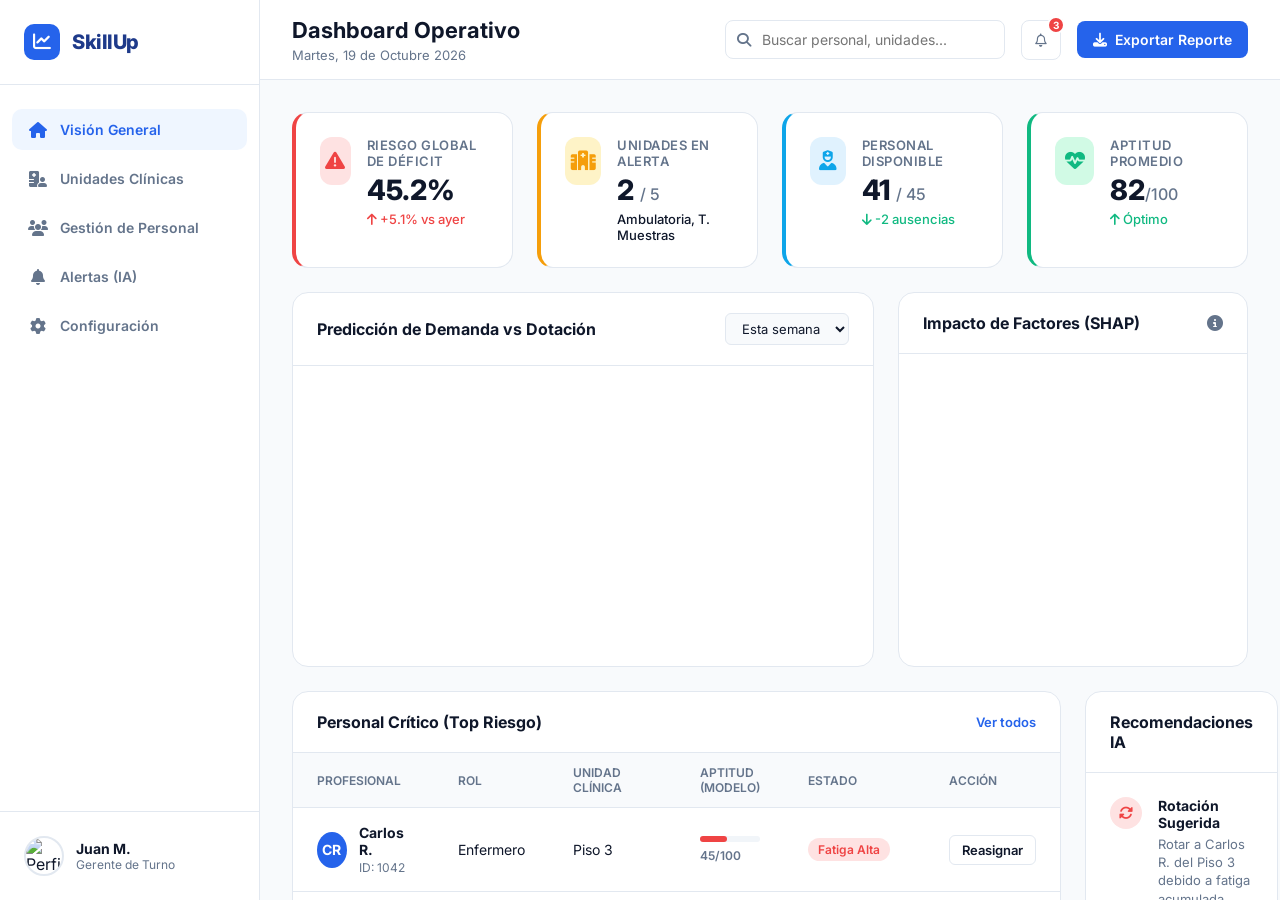
==== desktop-prototype/index.html @ c8206ee7 "feat: complete SkillUp dotacion laboral platform with docker compose, api, and interactive prototype" ====
<!DOCTYPE html>
<html lang="es">
<head>
    <meta charset="UTF-8">
    <meta name="viewport" content="width=device-width, initial-scale=1.0">
    <title>SkillUp - Desktop Dashboard</title>
    <link rel="stylesheet" href="style.css?v=3">
    <link href="https://fonts.googleapis.com/css2?family=Inter:wght@300;400;500;600;700;800&display=swap" rel="stylesheet">
    <link rel="stylesheet" href="https://cdnjs.cloudflare.com/ajax/libs/font-awesome/6.4.0/css/all.min.css">
    <script src="https://cdn.jsdelivr.net/npm/chart.js"></script>
</head>
<body>
    <!-- Sidebar Navigation -->
    <nav class="sidebar">
        <div class="sidebar-header">
            <div class="logo-icon"><i class="fa-solid fa-chart-line"></i></div>
            <h2>SkillUp</h2>
        </div>
        
        <ul class="nav-links">
            <li>
                <a href="#" class="active" data-view="dashboard">
                    <i class="fa-solid fa-house"></i>
                    <span>Visión General</span>
                </a>
            </li>
            <li>
                <a href="#" data-view="unidades">
                    <i class="fa-solid fa-hospital-user"></i>
                    <span>Unidades Clínicas</span>
                </a>
            </li>
            <li>
                <a href="#" data-view="personal">
                    <i class="fa-solid fa-users"></i>
                    <span>Gestión de Personal</span>
                </a>
            </li>
            <li>
                <a href="#" data-view="alertas">
                    <i class="fa-solid fa-bell"></i>
                    <span>Alertas (IA)</span>
                </a>
            </li>
            <li>
                <a href="#" data-view="config">
                    <i class="fa-solid fa-gear"></i>
                    <span>Configuración</span>
                </a>
            </li>
        </ul>

        <div class="sidebar-footer">
            <div class="user-profile">
                <img src="https://i.pravatar.cc/150?img=11" alt="Perfil">
                <div class="user-info">
                    <h4>Juan M.</h4>
                    <p>Gerente de Turno</p>
                </div>
            </div>
        </div>
    </nav>

    <!-- Main Content Area -->
    <main class="main-content">
        <!-- Topbar -->
        <header class="topbar">
            <div class="topbar-left">
                <h1 id="page-title">Dashboard Operativo</h1>
                <p class="date-subtitle">Martes, 19 de Octubre 2026</p>
            </div>
            <div class="topbar-right">
                <div class="search-box">
                    <i class="fa-solid fa-magnifying-glass"></i>
                    <input type="text" placeholder="Buscar personal, unidades...">
                </div>
                <button class="btn-icon"><i class="fa-regular fa-bell"></i><span class="badge">3</span></button>
                <button class="btn-primary"><i class="fa-solid fa-download"></i> Exportar Reporte</button>
            </div>
        </header>

        <!-- Views Container -->
        <div class="views-container">
            <!-- 1. DASHBOARD VIEW -->
            <div id="view-dashboard" class="view active">
                
                <!-- KPI Cards -->
                <div class="kpi-row">
                    <div class="kpi-card danger">
                        <div class="kpi-icon"><i class="fa-solid fa-triangle-exclamation"></i></div>
                        <div class="kpi-data">
                            <h3>Riesgo Global de Déficit</h3>
                            <div class="kpi-value">45.2%</div>
                            <p class="kpi-trend bad"><i class="fa-solid fa-arrow-up"></i> +5.1% vs ayer</p>
                        </div>
                    </div>
                    <div class="kpi-card warning">
                        <div class="kpi-icon"><i class="fa-solid fa-hospital"></i></div>
                        <div class="kpi-data">
                            <h3>Unidades en Alerta</h3>
                            <div class="kpi-value">2 <span class="kpi-total">/ 5</span></div>
                            <p class="kpi-trend">Ambulatoria, T. Muestras</p>
                        </div>
                    </div>
                    <div class="kpi-card info">
                        <div class="kpi-icon"><i class="fa-solid fa-user-nurse"></i></div>
                        <div class="kpi-data">
                            <h3>Personal Disponible</h3>
                            <div class="kpi-value">41 <span class="kpi-total">/ 45</span></div>
                            <p class="kpi-trend good"><i class="fa-solid fa-arrow-down"></i> -2 ausencias</p>
                        </div>
                    </div>
                    <div class="kpi-card success">
                        <div class="kpi-icon"><i class="fa-solid fa-heart-pulse"></i></div>
                        <div class="kpi-data">
                            <h3>Aptitud Promedio</h3>
                            <div class="kpi-value">82<span class="kpi-total">/100</span></div>
                            <p class="kpi-trend good"><i class="fa-solid fa-arrow-up"></i> Óptimo</p>
                        </div>
                    </div>
                </div>

                <!-- Main Charts Row -->
                <div class="charts-row">
                    <div class="chart-card flex-2">
                        <div class="card-header">
                            <h3>Predicción de Demanda vs Dotación</h3>
                            <div class="card-actions">
                                <select class="dropdown-select"><option>Esta semana</option><option>Este mes</option></select>
                            </div>
                        </div>
                        <div class="chart-container large">
                            <canvas id="main-trend-chart"></canvas>
                        </div>
                    </div>
                    
                    <div class="chart-card flex-1">
                        <div class="card-header">
                            <h3>Impacto de Factores (SHAP)</h3>
                            <i class="fa-solid fa-circle-info tooltip"></i>
                        </div>
                        <div class="chart-container large">
                            <canvas id="shap-chart"></canvas>
                        </div>
                    </div>
                </div>

                <!-- Secondary Row -->
                <div class="charts-row">
                    <!-- Critical Staff Table -->
                    <div class="chart-card flex-2">
                        <div class="card-header">
                            <h3>Personal Crítico (Top Riesgo)</h3>
                            <button class="btn-text">Ver todos</button>
                        </div>
                        <div class="table-container">
                            <table class="data-table">
                                <thead>
                                    <tr>
                                        <th>Profesional</th>
                                        <th>Rol</th>
                                        <th>Unidad Clínica</th>
                                        <th>Aptitud (Modelo)</th>
                                        <th>Estado</th>
                                        <th>Acción</th>
                                    </tr>
                                </thead>
                                <tbody>
                                    <tr>
                                        <td>
                                            <div class="staff-cell">
                                                <div class="avatar">CR</div>
                                                <div><strong>Carlos R.</strong><br><span>ID: 1042</span></div>
                                            </div>
                                        </td>
                                        <td>Enfermero</td>
                                        <td>Piso 3</td>
                                        <td>
                                            <div class="progress-bar-container"><div class="progress-bar danger" style="width: 45%;"></div></div>
                                            <span class="score-text">45/100</span>
                                        </td>
                                        <td><span class="status-badge danger">Fatiga Alta</span></td>
                                        <td><button class="btn-outline">Reasignar</button></td>
                                    </tr>
                                    <tr>
                                        <td>
                                            <div class="staff-cell">
                                                <div class="avatar">MP</div>
                                                <div><strong>María P.</strong><br><span>ID: 2011</span></div>
                                            </div>
                                        </td>
                                        <td>TENS</td>
                                        <td>Ambulatoria</td>
                                        <td>
                                            <div class="progress-bar-container"><div class="progress-bar warning" style="width: 60%;"></div></div>
                                            <span class="score-text">60/100</span>
                                        </td>
                                        <td><span class="status-badge warning">Observación</span></td>
                                        <td><button class="btn-outline">Reasignar</button></td>
                                    </tr>
                                    <tr>
                                        <td>
                                            <div class="staff-cell">
                                                <div class="avatar">JS</div>
                                                <div><strong>Javier S.</strong><br><span>ID: 1892</span></div>
                                            </div>
                                        </td>
                                        <td>Médico General</td>
                                        <td>Consulta Gen.</td>
                                        <td>
                                            <div class="progress-bar-container"><div class="progress-bar success" style="width: 88%;"></div></div>
                                            <span class="score-text">88/100</span>
                                        </td>
                                        <td><span class="status-badge success">Óptimo</span></td>
                                        <td><button class="btn-outline">Ver Perfil</button></td>
                                    </tr>
                                </tbody>
                            </table>
                        </div>
                    </div>
                    
                    <!-- AI Recommendations -->
                    <div class="chart-card flex-1">
                        <div class="card-header">
                            <h3>Recomendaciones IA</h3>
                        </div>
                        <div class="recommendations-list">
                            <div class="recommendation-item">
                                <div class="rec-icon danger"><i class="fa-solid fa-rotate"></i></div>
                                <div class="rec-content">
                                    <h4>Rotación Sugerida</h4>
                                    <p>Rotar a Carlos R. del Piso 3 debido a fatiga acumulada predicha para mañana.</p>
                                </div>
                            </div>
                            <div class="recommendation-item">
                                <div class="rec-icon warning"><i class="fa-solid fa-user-plus"></i></div>
                                <div class="rec-content">
                                    <h4>Refuerzo Necesario</h4>
                                    <p>Se anticipa un déficit del 15% en Toma de Muestras entre 08:00 y 11:00.</p>
                                </div>
                            </div>
                            <div class="recommendation-item">
                                <div class="rec-icon success"><i class="fa-solid fa-check"></i></div>
                                <div class="rec-content">
                                    <h4>Cobertura Óptima</h4>
                                    <p>Imagenología cuenta con cobertura adecuada para los próximos 3 días.</p>
                                </div>
                            </div>
                        </div>
                    </div>
                </div>

                <!-- Live Simulation Row -->
                <div class="charts-row">
                    <div class="chart-card flex-1" style="border: 1px solid var(--info); box-shadow: 0 0 15px rgba(14, 165, 233, 0.1);">
                        <div class="card-header" style="background: #f0f9ff; border-radius: var(--radius-lg) var(--radius-lg) 0 0; border-bottom-color: #bae6fd;">
                            <h3 style="color: var(--primary); display: flex; align-items: center; gap: 8px;">
                                <div class="live-indicator"></div> Simulación de Flujo de Trabajo (Inferencia en Vivo)
                            </h3>
                            <span class="status-badge success" style="position: static; font-size: 11px;">Pipeline Activo</span>
                        </div>
                        <div class="chart-container large" style="display: flex; align-items: center; justify-content: center; background: #f8fafc; overflow: hidden; position: relative;">
                            
                            <!-- Node Workflow Diagram -->
                            <div class="workflow-container">
                                <!-- Nodes -->
                                <div class="node node-1">
                                    <i class="fa-solid fa-database"></i>
                                    <span>Ingesta Clínicos</span>
                                </div>
                                <div class="node node-2">
                                    <i class="fa-solid fa-filter"></i>
                                    <span>ETL Features</span>
                                </div>
                                <div class="node node-3">
                                    <i class="fa-solid fa-brain"></i>
                                    <span>Modelo XGBoost</span>
                                </div>
                                <div class="node node-4">
                                    <i class="fa-solid fa-triangle-exclamation"></i>
                                    <span>Alerta Déficit</span>
                                </div>
                                <div class="node node-5">
                                    <i class="fa-solid fa-clipboard-user"></i>
                                    <span>Staffing</span>
                                </div>

                                <!-- Connecting Lines (SVG) -->
                                <svg class="workflow-lines" width="100%" height="100%">
                                    <path id="path1" d="M 120 150 L 250 80" />
                                    <path id="path2" d="M 250 80 L 400 150" />
                                    <path id="path3" d="M 400 150 L 550 80" />
                                    <path id="path4" d="M 400 150 L 550 220" />
                                </svg>

                                <!-- Moving Particles -->
                                <div class="particle p1"></div>
                                <div class="particle p2"></div>
                                <div class="particle p3"></div>
                                <div class="particle p4"></div>
                            </div>

                        </div>
                    </div>
                </div>
            </div>

            <!-- 2. UNIDADES VIEW -->
            <div id="view-unidades" class="view" style="display: none;">
                
                <div class="charts-row">
                    <div class="chart-card flex-1">
                        <div class="card-header">
                            <h3>Mapa de Calor: Déficit por Unidad y Turno</h3>
                        </div>
                        <div class="heatmap-container">
                            <!-- Heatmap Legend -->
                            <div class="heatmap-legend">
                                <span>Menos Riesgo</span>
                                <div class="gradient-bar"></div>
                                <span>Alto Riesgo</span>
                            </div>
                            <!-- Simulated Heatmap Grid -->
                            <div class="heatmap-grid" id="heatmap-grid">
                                <!-- Generated by JS -->
                            </div>
                        </div>
                    </div>
                    
                    <div class="chart-card flex-1">
                        <div class="card-header">
                            <h3>Gráfico de Dependencia (Edad vs Fatiga)</h3>
                        </div>
                        <div class="chart-container large">
                            <canvas id="dependency-chart"></canvas>
                        </div>
                    </div>
                </div>

                <div class="charts-row">
                    <div class="chart-card flex-1">
                        <div class="card-header">
                            <h3>Distribución de Roles Críticos (ROC AUC)</h3>
                        </div>
                        <div class="chart-container" style="min-height: 250px;">
                            <canvas id="roles-chart"></canvas>
                        </div>
                    </div>
                </div>

            </div>
            
            <!-- 3. PERSONAL VIEW -->
            <!-- 3. PERSONAL VIEW -->
            <div id="view-personal" class="view" style="display: none;">
                <div class="chart-card">
                    <div class="card-header">
                        <h3>Directorio de Personal</h3>
                        <div class="search-box" style="width: 250px;">
                            <i class="fa-solid fa-magnifying-glass"></i>
                            <input type="text" placeholder="Buscar por nombre o ID...">
                        </div>
                    </div>
                    <div class="table-container">
                        <table class="data-table">
                            <thead>
                                <tr>
                                    <th>Nombre</th>
                                    <th>ID</th>
                                    <th>Rol</th>
                                    <th>Unidad Asignada</th>
                                    <th>Disponibilidad</th>
                                    <th>Acciones</th>
                                </tr>
                            </thead>
                            <tbody>
                                <tr>
                                    <td>Carlos R.</td>
                                    <td>1042</td>
                                    <td>Enfermero</td>
                                    <td>Piso 3</td>
                                    <td><span class="status-badge success">Disponible</span></td>
                                    <td><button class="btn-outline">Ver Horario</button></td>
                                </tr>
                                <tr>
                                    <td>María P.</td>
                                    <td>2011</td>
                                    <td>TENS</td>
                                    <td>Ambulatoria</td>
                                    <td><span class="status-badge success">Disponible</span></td>
                                    <td><button class="btn-outline">Ver Horario</button></td>
                                </tr>
                                <tr>
                                    <td>Luis F.</td>
                                    <td>1923</td>
                                    <td>Médico General</td>
                                    <td>Urgencias</td>
                                    <td><span class="status-badge danger">Ausente (Licencia)</span></td>
                                    <td><button class="btn-outline">Ver Reemplazos</button></td>
                                </tr>
                            </tbody>
                        </table>
                    </div>
                </div>
            </div>

            <!-- 4. ALERTAS VIEW -->
            <div id="view-alertas" class="view" style="display: none;">
                <div class="chart-card">
                    <div class="card-header">
                        <h3>Alertas de Inteligencia Artificial (Historial)</h3>
                    </div>
                    <div class="recommendations-list" style="max-width: 800px; padding: 20px;">
                        <div class="recommendation-item" style="margin-bottom: 15px;">
                            <div class="rec-icon danger"><i class="fa-solid fa-triangle-exclamation"></i></div>
                            <div class="rec-content">
                                <h4>Déficit Inminente Detectado</h4>
                                <p>Hace 1 hora • El modelo predice un déficit del 25% en la Unidad de Toma de Muestras debido a un aumento inusual de citas programadas para mañana.</p>
                                <button class="btn-outline" style="margin-top: 10px;">Aprobar Refuerzos</button>
                            </div>
                        </div>
                        <div class="recommendation-item" style="margin-bottom: 15px;">
                            <div class="rec-icon warning"><i class="fa-solid fa-user-clock"></i></div>
                            <div class="rec-content">
                                <h4>Patrón de Fatiga (Grupo)</h4>
                                <p>Hace 3 horas • 4 profesionales TENS del Piso 2 han excedido el umbral de horas extra recomendado. Sugerencia de rotación cruzada.</p>
                                <button class="btn-outline" style="margin-top: 10px;">Ver Alternativas</button>
                            </div>
                        </div>
                        <div class="recommendation-item">
                            <div class="rec-icon info"><i class="fa-solid fa-chart-line"></i></div>
                            <div class="rec-content">
                                <h4>Tendencia de Ausentismo</h4>
                                <p>Ayer • Históricamente, este fin de semana largo presenta un alza del 12% en ausencias de última hora. El modelo ha ajustado la reserva operativa.</p>
                            </div>
                        </div>
                    </div>
                </div>
            </div>

            <!-- 5. CONFIG VIEW -->
            <div id="view-config" class="view" style="display: none;">
                <div class="chart-card" style="max-width: 600px;">
                    <div class="card-header">
                        <h3>Parámetros del Modelo Predictivo</h3>
                    </div>
                    <div style="padding: 20px;">
                        <div style="margin-bottom: 20px;">
                            <label style="font-weight: 600; display: block; margin-bottom: 5px;">Umbral de Alerta de Riesgo (%)</label>
                            <input type="range" min="0" max="100" value="70" style="width: 100%;">
                            <div style="display: flex; justify-content: space-between; font-size: 12px; color: #64748b;">
                                <span>Más Sensible</span>
                                <span>Actualmente: 70%</span>
                                <span>Menos Sensible</span>
                            </div>
                        </div>
                        <div style="margin-bottom: 20px;">
                            <label style="font-weight: 600; display: block; margin-bottom: 5px;">Notificaciones Automáticas</label>
                            <div style="display: flex; align-items: center; gap: 10px; margin-bottom: 5px;">
                                <input type="checkbox" checked> Enviar alertas SMS al personal afectado
                            </div>
                            <div style="display: flex; align-items: center; gap: 10px;">
                                <input type="checkbox" checked> Copiar a Jefatura Médica por email
                            </div>
                        </div>
                        <button class="btn-primary">Guardar Cambios</button>
                    </div>
                </div>
            </div>
        </div>
    </main>
    <script src="app.js?v=5"></script>
</body>
</html>
---- desktop-prototype/style.css ----
/* desktop-prototype/style.css */
* {
    margin: 0;
    padding: 0;
    box-sizing: border-box;
    font-family: 'Inter', sans-serif;
}

:root {
    --primary: #1e3a8a; /* Deep blue */
    --primary-light: #2563eb;
    --bg-color: #f8fafc;
    --sidebar-bg: #ffffff;
    --card-bg: #ffffff;
    --text-main: #0f172a;
    --text-muted: #64748b;
    --border-color: #e2e8f0;
    --success: #10b981;
    --warning: #f59e0b;
    --danger: #ef4444;
    --info: #0ea5e9;
    --shadow-sm: 0 1px 3px rgba(0,0,0,0.05);
    --shadow-md: 0 4px 6px -1px rgba(0,0,0,0.05), 0 2px 4px -1px rgba(0,0,0,0.03);
    --shadow-lg: 0 10px 15px -3px rgba(0,0,0,0.05), 0 4px 6px -2px rgba(0,0,0,0.025);
    --radius-md: 12px;
    --radius-lg: 16px;
}

body {
    background-color: var(--bg-color);
    color: var(--text-main);
    display: flex;
    height: 100vh;
    overflow: hidden;
}

/* Sidebar */
.sidebar {
    width: 260px;
    background-color: var(--sidebar-bg);
    border-right: 1px solid var(--border-color);
    display: flex;
    flex-direction: column;
    
    z-index: 10;
}

.sidebar-header {
    padding: 24px;
    display: flex;
    align-items: center;
    gap: 12px;
    border-bottom: 1px solid var(--border-color);
}

.logo-icon {
    width: 36px;
    height: 36px;
    background-color: var(--primary-light);
    color: white;
    border-radius: 10px;
    display: flex;
    align-items: center;
    justify-content: center;
    font-size: 18px;
    
}

.sidebar-header h2 {
    font-size: 20px;
    font-weight: 800;
    color: var(--primary);
    letter-spacing: -0.5px;
}

.nav-links {
    list-style: none;
    padding: 24px 12px;
    flex: 1;
}

.nav-links li {
    margin-bottom: 8px;
}

.nav-links a {
    display: flex;
    align-items: center;
    gap: 12px;
    padding: 12px 16px;
    color: var(--text-muted);
    text-decoration: none;
    font-weight: 600;
    font-size: 14px;
    border-radius: 10px;
    transition: all 0.2s ease;
}

.nav-links a:hover {
    background-color: #f1f5f9;
    color: var(--primary);
}

.nav-links a.active {
    background-color: #eff6ff;
    color: var(--primary-light);
}

.nav-links a.active i {
    color: var(--primary-light);
}

.nav-links i {
    font-size: 16px;
    width: 20px;
    text-align: center;
}

.sidebar-footer {
    padding: 24px;
    border-top: 1px solid var(--border-color);
}

.user-profile {
    display: flex;
    align-items: center;
    gap: 12px;
}

.user-profile img {
    width: 40px;
    height: 40px;
    border-radius: 50%;
    border: 2px solid var(--border-color);
}

.user-info h4 {
    font-size: 14px;
    font-weight: 700;
    color: var(--text-main);
}

.user-info p {
    font-size: 12px;
    color: var(--text-muted);
}

/* Main Content */
.main-content {
    flex: 1;
    display: flex;
    flex-direction: column;
    overflow: hidden;
}

/* Topbar */
.topbar {
    height: 80px;
    background-color: var(--sidebar-bg);
    border-bottom: 1px solid var(--border-color);
    display: flex;
    align-items: center;
    justify-content: space-between;
    padding: 0 32px;
}

.topbar-left h1 {
    font-size: 22px;
    font-weight: 700;
    color: var(--text-main);
}

.date-subtitle {
    font-size: 13px;
    color: var(--text-muted);
    margin-top: 4px;
}

.topbar-right {
    display: flex;
    align-items: center;
    gap: 16px;
}

.search-box {
    position: relative;
    display: flex;
    align-items: center;
}

.search-box i {
    position: absolute;
    left: 12px;
    color: var(--text-muted);
    font-size: 14px;
}

.search-box input {
    padding: 10px 12px 10px 36px;
    border: 1px solid var(--border-color);
    border-radius: 8px;
    width: 280px;
    font-size: 14px;
    outline: none;
    transition: border-color 0.2s;
}

.search-box input:focus {
    border-color: var(--primary-light);
    
}

.btn-icon {
    width: 40px;
    height: 40px;
    border-radius: 8px;
    border: 1px solid var(--border-color);
    background: transparent;
    color: var(--text-muted);
    cursor: pointer;
    position: relative;
    transition: all 0.2s;
}

.btn-icon:hover {
    background-color: #f1f5f9;
    color: var(--text-main);
}

.badge {
    position: absolute;
    top: -5px;
    right: -5px;
    background-color: var(--danger);
    color: white;
    font-size: 10px;
    font-weight: 700;
    width: 18px;
    height: 18px;
    border-radius: 50%;
    display: flex;
    align-items: center;
    justify-content: center;
    border: 2px solid white;
}

.btn-primary {
    background-color: var(--primary-light);
    color: white;
    border: none;
    padding: 10px 16px;
    border-radius: 8px;
    font-size: 14px;
    font-weight: 600;
    cursor: pointer;
    display: flex;
    align-items: center;
    gap: 8px;
    transition: background-color 0.2s;
}

.btn-primary:hover {
    background-color: var(--primary);
}

/* Views Container */
.views-container {
    flex: 1;
    overflow-y: auto;
    padding: 32px;
}

.view {
    display: none;
    animation: fadeIn 0.4s ease-out;
}

.view.active {
    display: block;
}

@keyframes fadeIn {
    from { opacity: 0; transform: translateY(10px); }
    to { opacity: 1; transform: translateY(0); }
}

/* KPI Cards */
.kpi-row {
    display: grid;
    grid-template-columns: repeat(4, 1fr);
    gap: 24px;
    margin-bottom: 24px;
}

.kpi-card {
    background: var(--card-bg);
    border-radius: var(--radius-lg);
    padding: 24px;
    display: flex;
    align-items: flex-start;
    gap: 16px;
    
    border: 1px solid var(--border-color);
    border-left: 4px solid transparent;
}

.kpi-card.danger { border-left-color: var(--danger); }
.kpi-card.warning { border-left-color: var(--warning); }
.kpi-card.info { border-left-color: var(--info); }
.kpi-card.success { border-left-color: var(--success); }

.kpi-icon {
    width: 48px;
    height: 48px;
    border-radius: 12px;
    display: flex;
    align-items: center;
    justify-content: center;
    font-size: 20px;
}

.danger .kpi-icon { background: #fee2e2; color: var(--danger); }
.warning .kpi-icon { background: #fef3c7; color: var(--warning); }
.info .kpi-icon { background: #e0f2fe; color: var(--info); }
.success .kpi-icon { background: #d1fae5; color: var(--success); }

.kpi-data h3 {
    font-size: 13px;
    color: var(--text-muted);
    font-weight: 600;
    text-transform: uppercase;
    letter-spacing: 0.5px;
}

.kpi-value {
    font-size: 28px;
    font-weight: 800;
    color: var(--text-main);
    margin: 4px 0;
}

.kpi-total {
    font-size: 16px;
    color: var(--text-muted);
    font-weight: 500;
}

.kpi-trend {
    font-size: 13px;
    font-weight: 500;
}

.kpi-trend.bad { color: var(--danger); }
.kpi-trend.good { color: var(--success); }

/* Charts Area */
.charts-row {
    display: flex;
    gap: 24px;
    margin-bottom: 24px;
}

.flex-1 { flex: 1; }
.flex-2 { flex: 2; }

.chart-card {
    background: var(--card-bg);
    border-radius: var(--radius-lg);
    
    border: 1px solid var(--border-color);
    display: flex;
    flex-direction: column;
}

.card-header {
    padding: 20px 24px;
    border-bottom: 1px solid var(--border-color);
    display: flex;
    justify-content: space-between;
    align-items: center;
}

.card-header h3 {
    font-size: 16px;
    font-weight: 700;
    color: var(--text-main);
}

.tooltip {
    color: var(--text-muted);
    cursor: pointer;
}

.dropdown-select {
    padding: 6px 12px;
    border: 1px solid var(--border-color);
    border-radius: 6px;
    font-size: 13px;
    color: var(--text-main);
    outline: none;
    background: #f8fafc;
}

.chart-container {
    padding: 24px;
    flex: 1;
    position: relative;
}

.chart-container.large {
    min-height: 300px;
}

/* Tables */
.table-container {
    padding: 0;
    overflow-x: auto;
}

.data-table {
    width: 100%;
    border-collapse: collapse;
}

.data-table th {
    background: #f8fafc;
    color: var(--text-muted);
    font-size: 12px;
    font-weight: 600;
    text-transform: uppercase;
    text-align: left;
    padding: 12px 24px;
    border-bottom: 1px solid var(--border-color);
}

.data-table td {
    padding: 16px 24px;
    border-bottom: 1px solid var(--border-color);
    vertical-align: middle;
    font-size: 14px;
}

.data-table tr:last-child td {
    border-bottom: none;
}

.staff-cell {
    display: flex;
    align-items: center;
    gap: 12px;
}

.avatar {
    width: 36px;
    height: 36px;
    background: var(--primary-light);
    color: white;
    border-radius: 50%;
    display: flex;
    align-items: center;
    justify-content: center;
    font-weight: 700;
    font-size: 14px;
}

.staff-cell strong {
    color: var(--text-main);
}

.staff-cell span {
    color: var(--text-muted);
    font-size: 12px;
}

/* Progress Bars inside table */
.progress-bar-container {
    width: 100%;
    height: 6px;
    background: #f1f5f9;
    border-radius: 3px;
    margin-bottom: 4px;
}

.progress-bar {
    height: 100%;
    border-radius: 3px;
}
.progress-bar.danger { background: var(--danger); }
.progress-bar.warning { background: var(--warning); }
.progress-bar.success { background: var(--success); }

.score-text {
    font-size: 12px;
    color: var(--text-muted);
    font-weight: 600;
}

.status-badge {
    padding: 4px 10px;
    border-radius: 20px;
    font-size: 12px;
    font-weight: 600;
    display: inline-block;
}

.status-badge.danger { background: #fee2e2; color: var(--danger); }
.status-badge.warning { background: #fef3c7; color: #d97706; }
.status-badge.success { background: #d1fae5; color: var(--success); }

.btn-outline {
    border: 1px solid var(--border-color);
    background: transparent;
    padding: 6px 12px;
    border-radius: 6px;
    font-size: 13px;
    font-weight: 600;
    color: var(--text-main);
    cursor: pointer;
    transition: all 0.2s;
}

.btn-outline:hover {
    background: #f1f5f9;
}

.btn-text {
    background: none;
    border: none;
    color: var(--primary-light);
    font-size: 13px;
    font-weight: 600;
    cursor: pointer;
}

.btn-text:hover {
    text-decoration: underline;
}

/* Recommendations */
.recommendations-list {
    padding: 24px;
    display: flex;
    flex-direction: column;
    gap: 16px;
}

.recommendation-item {
    display: flex;
    gap: 16px;
    padding-bottom: 16px;
    border-bottom: 1px solid var(--border-color);
}

.recommendation-item:last-child {
    border-bottom: none;
    padding-bottom: 0;
}

.rec-icon {
    width: 32px;
    height: 32px;
    border-radius: 50%;
    display: flex;
    align-items: center;
    justify-content: center;
    font-size: 14px;
    flex-shrink: 0;
}
.rec-icon.danger { background: #fee2e2; color: var(--danger); }
.rec-icon.warning { background: #fef3c7; color: var(--warning); }
.rec-icon.success { background: #d1fae5; color: var(--success); }

.rec-content h4 {
    font-size: 14px;
    color: var(--text-main);
    margin-bottom: 4px;
}

.rec-content p {
    font-size: 13px;
    color: var(--text-muted);
    line-height: 1.4;
}

/* Empty States */
.empty-state {
    display: flex;
    flex-direction: column;
    align-items: center;
    justify-content: center;
    height: 400px;
    text-align: center;
}

.empty-state h2 {
    color: var(--text-main);
    margin-bottom: 10px;
}

.empty-state p {
    color: var(--text-muted);
}

/* Live Simulation Indicator */
.live-indicator {
    width: 12px;
    height: 12px;
    background-color: var(--danger);
    border-radius: 50%;
    position: relative;
    
}
.live-indicator::after {
    content: '';
    position: absolute;
    top: -4px; left: -4px; right: -4px; bottom: -4px;
    border-radius: 50%;
    border: 2px solid var(--danger);
    animation: ping 1.5s cubic-bezier(0, 0, 0.2, 1) infinite;
}
@keyframes ping {
    75%, 100% { transform: scale(2); opacity: 0; }
}

/* Heatmap Grid */
.heatmap-container {
    padding: 24px;
    display: flex;
    flex-direction: column;
    gap: 16px;
    height: 100%;
}
.heatmap-legend {
    display: flex;
    align-items: center;
    gap: 12px;
    font-size: 12px;
    color: var(--text-muted);
    font-weight: 600;
}
.gradient-bar {
    flex: 1;
    height: 8px;
    border-radius: 4px;
    background: linear-gradient(90deg, #d1fae5 0%, #fef3c7 50%, #fee2e2 100%);
}
.heatmap-grid {
    display: grid;
    grid-template-columns: 80px repeat(4, 1fr);
    gap: 4px;
    flex: 1;
}
.heatmap-cell {
    background: var(--bg-color);
    border-radius: 4px;
    display: flex;
    align-items: center;
    justify-content: center;
    font-size: 12px;
    font-weight: 600;
    color: var(--text-main);
    transition: transform 0.1s;
    cursor: default;
}
.heatmap-cell:hover {
    transform: scale(1.05);
    
    z-index: 10;
}
.heatmap-label {
    background: transparent;
    justify-content: flex-start;
    font-size: 11px;
    color: var(--text-muted);
}
.heatmap-header {
    background: transparent;
    color: var(--text-muted);
    font-size: 11px;
}

/* Node Workflow Simulation (n8n style) */
.workflow-container {
    width: 600px;
    height: 300px;
    position: relative;
    margin: 0 auto;
}
.workflow-lines {
    position: absolute;
    top: 0; left: 0;
    pointer-events: none;
    stroke: #cbd5e1;
    stroke-width: 3;
    fill: none;
    stroke-dasharray: 6 6;
    animation: dash-flow 2s linear infinite;
}
@keyframes dash-flow {
    from { stroke-dashoffset: 12; }
    to { stroke-dashoffset: 0; }
}
.node {
    position: absolute;
    width: 140px;
    height: 60px;
    background: white;
    border: 2px solid var(--border-color);
    border-radius: 8px;
    display: flex;
    align-items: center;
    gap: 12px;
    padding: 0 16px;
    
    transform: translate(-50%, -50%); /* Center on coordinates */
    z-index: 2;
    transition: all 0.3s ease;
}
.node i {
    font-size: 20px;
    color: var(--primary-light);
}
.node span {
    font-size: 12px;
    font-weight: 600;
    color: var(--text-main);
    line-height: 1.2;
}
.node:hover {
    border-color: var(--primary-light);
    
    transform: translate(-50%, -50%) scale(1.05);
}

/* Node Positions matching SVG paths */
/* Path 1: 120,150 -> 250,80 */
/* Path 2: 250,80 -> 400,150 */
/* Path 3: 400,150 -> 550,80 */
/* Path 4: 400,150 -> 550,220 */
.node-1 { top: 150px; left: 120px; border-left: 4px solid var(--info); }
.node-2 { top: 80px; left: 250px; border-left: 4px solid var(--warning); }
.node-3 { top: 150px; left: 400px; border-left: 4px solid var(--primary-light); }
.node-4 { top: 80px; left: 550px; border-left: 4px solid var(--danger); }
.node-5 { top: 220px; left: 550px; border-left: 4px solid var(--success); }

/* Particles */
.particle {
    position: absolute;
    width: 12px;
    height: 12px;
    background: var(--info);
    border-radius: 50%;
    z-index: 3;
    
    top: 0; left: 0;
    offset-path: path("M 120 150 L 250 80 L 400 150 L 550 80");
    animation: move-particle 4s linear infinite;
}
.p2 {
    background: var(--danger);
    
    offset-path: path("M 400 150 L 550 80");
    animation: move-particle 2s linear infinite 1s;
}
.p3 {
    background: var(--success);
    
    offset-path: path("M 400 150 L 550 220");
    animation: move-particle 2s linear infinite 0.5s;
}
.p4 {
    offset-path: path("M 120 150 L 250 80 L 400 150");
    animation: move-particle 3s linear infinite 1.5s;
}

@keyframes move-particle {
    0% { offset-distance: 0%; opacity: 0; }
    10% { opacity: 1; }
    90% { opacity: 1; }
    100% { offset-distance: 100%; opacity: 0; }
}
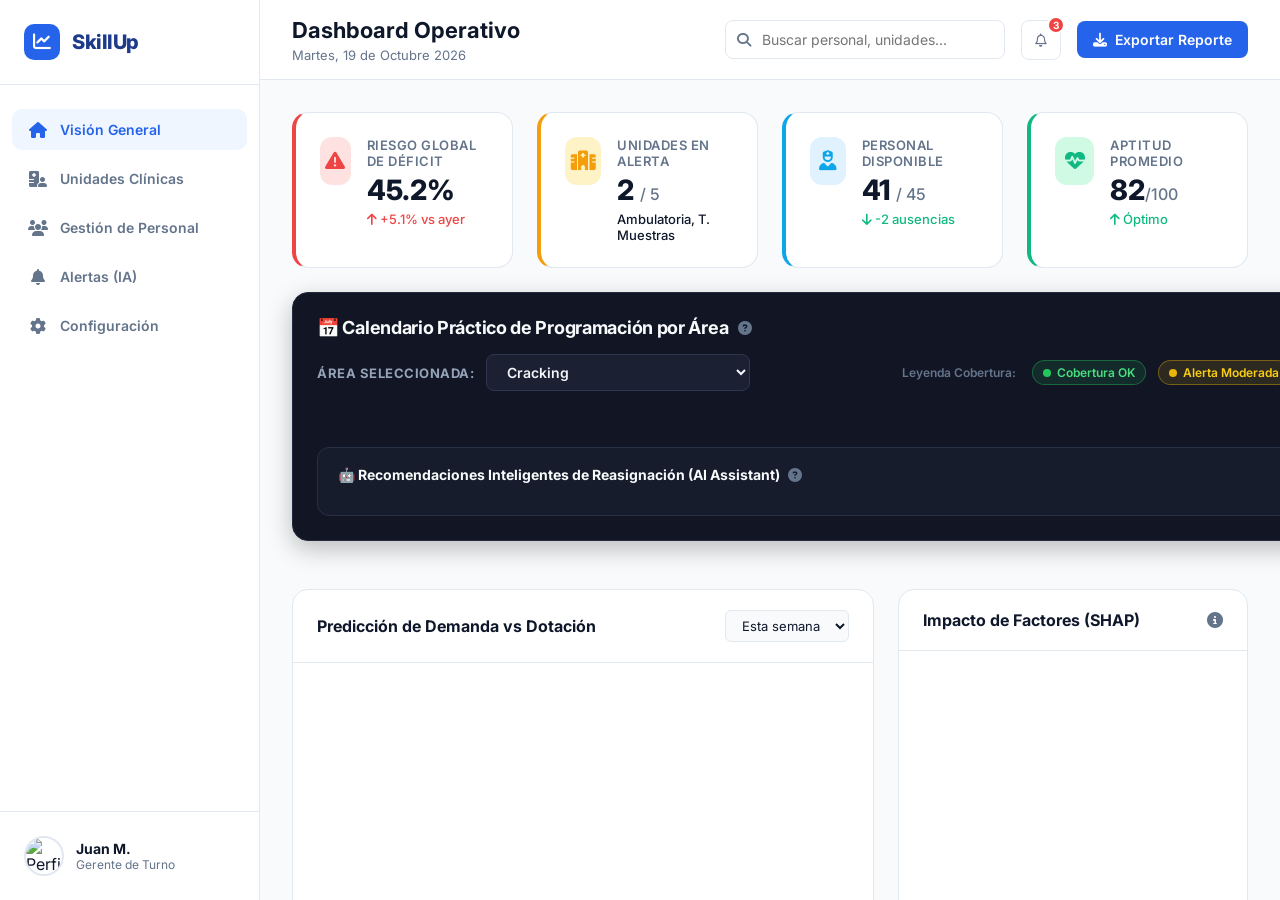
==== commit 3cba786a: "feat: add practical shift scheduling calendar by area and fix streamlit config import" ====
--- a/desktop-prototype/index.html
+++ b/desktop-prototype/index.html
@@ -116,6 +116,57 @@
                             <h3>Aptitud Promedio</h3>
                             <div class="kpi-value">82<span class="kpi-total">/100</span></div>
                             <p class="kpi-trend good"><i class="fa-solid fa-arrow-up"></i> Óptimo</p>
+                        </div>
+                    </div>
+                </div>
+
+                <!-- 📅 Calendario Práctico de Programación por Área -->
+                <div class="charts-row">
+                    <div class="chart-card flex-1 calendar-card-dark">
+                        <div class="calendar-card-header">
+                            <div class="calendar-title-wrapper">
+                                <h3>📅 Calendario Práctico de Programación por Área</h3>
+                                <i class="fa-solid fa-circle-question tooltip-icon" title="Matriz de programación operativa que proyecta dotación requerida vs asignada y nivel de riesgo por turno"></i>
+                            </div>
+                            <div class="calendar-controls">
+                                <div class="area-selector-group">
+                                    <span class="control-label">ÁREA SELECCIONADA:</span>
+                                    <select id="calendar-area-select" class="dark-dropdown">
+                                        <option value="cracking" selected>Cracking</option>
+                                        <option value="destilacion">Destilación</option>
+                                        <option value="mantenimiento">Mantenimiento</option>
+                                        <option value="almacenamiento">Almacenamiento</option>
+                                        <option value="oficinas">Oficinas</option>
+                                        <option value="all">Todas las áreas (Consolidado)</option>
+                                        <option value="urgencias">Clínica: Urgencias</option>
+                                        <option value="uci">Clínica: UCI Adulto</option>
+                                    </select>
+                                </div>
+                                <div class="calendar-legend">
+                                    <span class="legend-label">Leyenda Cobertura:</span>
+                                    <span class="legend-pill ok"><span class="legend-dot"></span> Cobertura OK</span>
+                                    <span class="legend-pill warning"><span class="legend-dot"></span> Alerta Moderada</span>
+                                    <span class="legend-pill danger"><span class="legend-dot"></span> Déficit Crítico</span>
+                                </div>
+                            </div>
+                        </div>
+
+                        <!-- Matriz de Programación Scrollable -->
+                        <div class="calendar-table-responsive">
+                            <table class="calendar-grid-table" id="calendar-table">
+                                <!-- Poblado dinámicamente con JS -->
+                            </table>
+                        </div>
+
+                        <!-- Recomendaciones Inteligentes de Reasignación -->
+                        <div class="ai-recs-section">
+                            <div class="ai-recs-title">
+                                <h4>🤖 Recomendaciones Inteligentes de Reasignación (AI Assistant)</h4>
+                                <i class="fa-solid fa-circle-question tooltip-icon" title="Sugerencias predictivas automáticas para redistribución de turnos y mitigación de fatiga"></i>
+                            </div>
+                            <div class="ai-recs-grid" id="ai-recs-cards">
+                                <!-- Poblado dinámicamente según área -->
+                            </div>
                         </div>
                     </div>
                 </div>
@@ -469,6 +520,44 @@
             </div>
         </div>
     </main>
-    <script src="app.js?v=5"></script>
+
+    <!-- Modal Detalle de Turno y Advertencia de Trabajadores -->
+    <div id="shift-detail-modal" class="shift-modal-backdrop" style="display: none;">
+        <div class="shift-modal-content">
+            <div class="shift-modal-header">
+                <div>
+                    <h3 id="modal-shift-title">Cracking - Turno Diurno</h3>
+                    <p id="modal-shift-subtitle" class="modal-subtitle">Viernes, 20 de Febrero • Cobertura: 7/12</p>
+                </div>
+                <button class="shift-modal-close" onclick="closeShiftModal()">&times;</button>
+            </div>
+            <div class="shift-modal-body">
+                <div class="shift-alert-banner danger" id="modal-alert-banner">
+                    <i class="fa-solid fa-triangle-exclamation"></i>
+                    <div id="modal-alert-text">
+                        <strong>Alerta de Déficit Crítico (94% Riesgo):</strong> Faltan 5 operadores para completar la dotación requerida mínima (12 operadores).
+                    </div>
+                </div>
+
+                <h4 style="margin: 16px 0 10px 0; font-size: 14px; color: #cbd5e1; display: flex; align-items: center; gap: 8px;">
+                    <i class="fa-solid fa-users"></i> Trabajadores Asignados y Advertencias de Fatiga
+                </h4>
+
+                <div class="modal-workers-list" id="modal-workers-list">
+                    <!-- Se inyecta dinámicamente con JS -->
+                </div>
+
+                <div class="modal-ai-action-box">
+                    <div class="ai-action-info">
+                        <strong><i class="fa-solid fa-wand-magic-sparkles"></i> Sugerencia AI Assistant:</strong>
+                        <span id="modal-ai-action-text">Reasignar 2 operadores disponibles desde Almacenamiento y convocar a 1 personal de guardia para mitigar riesgo inmediato.</span>
+                    </div>
+                    <button class="btn-primary" onclick="applyReassignment()"><i class="fa-solid fa-check"></i> Aplicar Reasignación</button>
+                </div>
+            </div>
+        </div>
+    </div>
+
+    <script src="app.js?v=6"></script>
 </body>
 </html>
--- a/desktop-prototype/style.css
+++ b/desktop-prototype/style.css
@@ -779,3 +779,541 @@
     90% { opacity: 1; }
     100% { offset-distance: 100%; opacity: 0; }
 }
+
+/* ====================================================
+   CALENDARIO PRÁCTICO DE PROGRAMACIÓN POR ÁREA
+   ==================================================== */
+.calendar-card-dark {
+    background: #121624 !important;
+    border: 1px solid #232a3e !important;
+    border-radius: var(--radius-lg);
+    box-shadow: 0 8px 24px rgba(0, 0, 0, 0.25);
+    padding: 24px;
+    margin-bottom: 24px;
+    color: #e2e8f0;
+}
+
+.calendar-card-header {
+    display: flex;
+    flex-direction: column;
+    gap: 16px;
+    margin-bottom: 20px;
+}
+
+.calendar-title-wrapper {
+    display: flex;
+    align-items: center;
+    gap: 10px;
+}
+
+.calendar-title-wrapper h3 {
+    font-size: 18px;
+    font-weight: 700;
+    color: #f8fafc;
+    letter-spacing: -0.3px;
+    display: flex;
+    align-items: center;
+    gap: 8px;
+}
+
+.tooltip-icon {
+    color: #64748b;
+    font-size: 14px;
+    cursor: pointer;
+    transition: color 0.2s;
+}
+
+.tooltip-icon:hover {
+    color: #94a3b8;
+}
+
+.calendar-controls {
+    display: flex;
+    justify-content: space-between;
+    align-items: center;
+    flex-wrap: wrap;
+    gap: 16px;
+}
+
+.area-selector-group {
+    display: flex;
+    align-items: center;
+    gap: 12px;
+}
+
+.control-label {
+    font-size: 13px;
+    font-weight: 700;
+    color: #94a3b8;
+    letter-spacing: 0.5px;
+}
+
+.dark-dropdown {
+    background: #1b2033;
+    color: #f1f5f9;
+    border: 1px solid #2e3650;
+    border-radius: 8px;
+    padding: 8px 16px;
+    font-size: 14px;
+    font-weight: 600;
+    cursor: pointer;
+    outline: none;
+    transition: all 0.2s;
+}
+
+.dark-dropdown:hover, .dark-dropdown:focus {
+    border-color: #3b82f6;
+    box-shadow: 0 0 0 2px rgba(59, 130, 246, 0.2);
+}
+
+.calendar-legend {
+    display: flex;
+    align-items: center;
+    gap: 12px;
+    font-size: 12px;
+    font-weight: 600;
+}
+
+.legend-label {
+    color: #64748b;
+    margin-right: 4px;
+}
+
+.legend-pill {
+    display: inline-flex;
+    align-items: center;
+    gap: 6px;
+    padding: 4px 10px;
+    border-radius: 20px;
+    font-size: 12px;
+}
+
+.legend-pill.ok {
+    background: rgba(34, 197, 94, 0.12);
+    border: 1px solid rgba(34, 197, 94, 0.4);
+    color: #4ade80;
+}
+
+.legend-pill.warning {
+    background: rgba(234, 179, 8, 0.12);
+    border: 1px solid rgba(234, 179, 8, 0.4);
+    color: #facc15;
+}
+
+.legend-pill.danger {
+    background: rgba(239, 68, 68, 0.15);
+    border: 1px solid rgba(239, 68, 68, 0.4);
+    color: #f87171;
+}
+
+.legend-dot {
+    width: 8px;
+    height: 8px;
+    border-radius: 50%;
+    display: inline-block;
+}
+
+.legend-pill.ok .legend-dot { background-color: #22c55e; }
+.legend-pill.warning .legend-dot { background-color: #eab308; }
+.legend-pill.danger .legend-dot { background-color: #ef4444; }
+
+/* Table */
+.calendar-table-responsive {
+    overflow-x: auto;
+    padding-bottom: 12px;
+    margin-bottom: 24px;
+}
+
+.calendar-table-responsive::-webkit-scrollbar {
+    height: 8px;
+}
+.calendar-table-responsive::-webkit-scrollbar-track {
+    background: #151a28;
+    border-radius: 4px;
+}
+.calendar-table-responsive::-webkit-scrollbar-thumb {
+    background: #2a344d;
+    border-radius: 4px;
+}
+.calendar-table-responsive::-webkit-scrollbar-thumb:hover {
+    background: #3b4868;
+}
+
+.calendar-grid-table {
+    width: 100%;
+    border-collapse: separate;
+    border-spacing: 6px 8px;
+    min-width: 1100px;
+}
+
+.calendar-grid-table th {
+    background: #171c2b;
+    color: #94a3b8;
+    font-size: 12px;
+    font-weight: 600;
+    text-align: center;
+    padding: 10px 8px;
+    border-radius: 6px;
+    white-space: nowrap;
+}
+
+.calendar-grid-table th.col-area {
+    text-align: left;
+    width: 160px;
+    color: #cbd5e1;
+    padding-left: 12px;
+}
+
+.calendar-grid-table td.row-label {
+    background: #171c2b;
+    border-radius: 8px;
+    padding: 10px 12px;
+    vertical-align: middle;
+}
+
+.row-area-name {
+    display: block;
+    font-size: 13px;
+    font-weight: 700;
+    color: #f1f5f9;
+    text-transform: uppercase;
+    letter-spacing: 0.3px;
+}
+
+.row-shift-name {
+    display: block;
+    font-size: 11px;
+    color: #94a3b8;
+    margin-top: 2px;
+}
+
+/* Shift Cells */
+.shift-cell {
+    border-radius: 8px;
+    padding: 8px 6px;
+    text-align: center;
+    cursor: pointer;
+    transition: all 0.2s ease;
+    user-select: none;
+    min-width: 80px;
+}
+
+.shift-cell:hover {
+    transform: translateY(-2px);
+    filter: brightness(1.2);
+    box-shadow: 0 4px 12px rgba(0, 0, 0, 0.4);
+}
+
+.shift-cell.ok {
+    background: rgba(34, 197, 94, 0.12);
+    border: 1px solid rgba(34, 197, 94, 0.35);
+}
+
+.shift-cell.warning {
+    background: rgba(234, 179, 8, 0.12);
+    border: 1px solid rgba(234, 179, 8, 0.35);
+}
+
+.shift-cell.danger {
+    background: rgba(239, 68, 68, 0.15);
+    border: 1px solid rgba(239, 68, 68, 0.4);
+}
+
+.shift-stat {
+    display: flex;
+    align-items: center;
+    justify-content: center;
+    gap: 6px;
+    font-size: 13px;
+    font-weight: 700;
+}
+
+.shift-cell.ok .shift-stat { color: #4ade80; }
+.shift-cell.warning .shift-stat { color: #facc15; }
+.shift-cell.danger .shift-stat { color: #f87171; }
+
+.cell-dot {
+    width: 7px;
+    height: 7px;
+    border-radius: 50%;
+    display: inline-block;
+}
+
+.shift-cell.ok .cell-dot { background-color: #22c55e; }
+.shift-cell.warning .cell-dot { background-color: #eab308; }
+.shift-cell.danger .cell-dot { background-color: #ef4444; }
+
+.shift-risk {
+    display: block;
+    font-size: 10px;
+    margin-top: 3px;
+    font-weight: 500;
+}
+
+.shift-cell.ok .shift-risk { color: #86efac; }
+.shift-cell.warning .shift-risk { color: #fef08a; }
+.shift-cell.danger .shift-risk { color: #fca5a5; }
+
+/* AI Recommendations below calendar */
+.ai-recs-section {
+    background: #171c2c;
+    border: 1px solid #283046;
+    border-radius: 12px;
+    padding: 18px 20px;
+}
+
+.ai-recs-title {
+    display: flex;
+    align-items: center;
+    gap: 8px;
+    margin-bottom: 14px;
+}
+
+.ai-recs-title h4 {
+    font-size: 14px;
+    font-weight: 700;
+    color: #f8fafc;
+}
+
+.ai-recs-grid {
+    display: grid;
+    grid-template-columns: repeat(auto-fit, minmax(280px, 1fr));
+    gap: 14px;
+}
+
+.ai-rec-card {
+    background: #1e2438;
+    border-radius: 10px;
+    padding: 14px;
+    display: flex;
+    gap: 12px;
+    border-left: 4px solid var(--primary-light);
+    transition: all 0.2s;
+}
+
+.ai-rec-card:hover {
+    background: #232b42;
+    transform: translateY(-2px);
+}
+
+.ai-rec-card.danger { border-left-color: #ef4444; }
+.ai-rec-card.warning { border-left-color: #eab308; }
+.ai-rec-card.success { border-left-color: #22c55e; }
+
+.ai-rec-icon {
+    width: 34px;
+    height: 34px;
+    border-radius: 8px;
+    display: flex;
+    align-items: center;
+    justify-content: center;
+    font-size: 15px;
+    flex-shrink: 0;
+}
+
+.ai-rec-card.danger .ai-rec-icon { background: rgba(239, 68, 68, 0.15); color: #f87171; }
+.ai-rec-card.warning .ai-rec-icon { background: rgba(234, 179, 8, 0.15); color: #facc15; }
+.ai-rec-card.success .ai-rec-icon { background: rgba(34, 197, 94, 0.15); color: #4ade80; }
+
+.ai-rec-body h5 {
+    font-size: 13px;
+    font-weight: 700;
+    color: #f1f5f9;
+    margin-bottom: 4px;
+}
+
+.ai-rec-body p {
+    font-size: 12px;
+    color: #94a3b8;
+    line-height: 1.4;
+}
+
+/* Modal for Shift Worker Details */
+.shift-modal-backdrop {
+    position: fixed;
+    top: 0; left: 0; right: 0; bottom: 0;
+    background: rgba(10, 14, 26, 0.75);
+    backdrop-filter: blur(4px);
+    display: flex;
+    align-items: center;
+    justify-content: center;
+    z-index: 9999;
+    animation: fadeIn 0.2s ease-out;
+}
+
+.shift-modal-content {
+    background: #181d2d;
+    border: 1px solid #2e3852;
+    border-radius: 16px;
+    width: 600px;
+    max-width: 95vw;
+    box-shadow: 0 20px 40px rgba(0, 0, 0, 0.5);
+    overflow: hidden;
+    color: #e2e8f0;
+}
+
+.shift-modal-header {
+    background: #1f253a;
+    padding: 18px 24px;
+    display: flex;
+    justify-content: space-between;
+    align-items: center;
+    border-bottom: 1px solid #2e3852;
+}
+
+.shift-modal-header h3 {
+    font-size: 17px;
+    font-weight: 700;
+    color: #f8fafc;
+}
+
+.modal-subtitle {
+    font-size: 12px;
+    color: #94a3b8;
+    margin-top: 3px;
+}
+
+.shift-modal-close {
+    background: none;
+    border: none;
+    color: #94a3b8;
+    font-size: 24px;
+    cursor: pointer;
+    transition: color 0.2s;
+}
+
+.shift-modal-close:hover { color: #f8fafc; }
+
+.shift-modal-body {
+    padding: 20px 24px;
+    max-height: 70vh;
+    overflow-y: auto;
+}
+
+.shift-alert-banner {
+    display: flex;
+    align-items: center;
+    gap: 12px;
+    padding: 12px 16px;
+    border-radius: 10px;
+    font-size: 13px;
+    line-height: 1.4;
+    margin-bottom: 16px;
+}
+
+.shift-alert-banner.danger {
+    background: rgba(239, 68, 68, 0.15);
+    border: 1px solid rgba(239, 68, 68, 0.4);
+    color: #fca5a5;
+}
+
+.shift-alert-banner.warning {
+    background: rgba(234, 179, 8, 0.15);
+    border: 1px solid rgba(234, 179, 8, 0.4);
+    color: #fef08a;
+}
+
+.shift-alert-banner.ok {
+    background: rgba(34, 197, 94, 0.15);
+    border: 1px solid rgba(34, 197, 94, 0.4);
+    color: #86efac;
+}
+
+.modal-workers-list {
+    display: flex;
+    flex-direction: column;
+    gap: 10px;
+}
+
+.modal-worker-card {
+    background: #20273c;
+    border: 1px solid #2d3752;
+    border-radius: 10px;
+    padding: 12px 14px;
+    display: flex;
+    justify-content: space-between;
+    align-items: center;
+    gap: 12px;
+}
+
+.worker-info {
+    display: flex;
+    align-items: center;
+    gap: 12px;
+}
+
+.worker-avatar {
+    width: 36px;
+    height: 36px;
+    border-radius: 8px;
+    background: #3b82f6;
+    color: white;
+    font-weight: 700;
+    font-size: 13px;
+    display: flex;
+    align-items: center;
+    justify-content: center;
+}
+
+.worker-avatar.danger { background: #ef4444; }
+.worker-avatar.warning { background: #f59e0b; }
+.worker-avatar.success { background: #10b981; }
+
+.worker-name {
+    font-size: 13px;
+    font-weight: 700;
+    color: #f1f5f9;
+}
+
+.worker-role {
+    font-size: 11px;
+    color: #94a3b8;
+}
+
+.worker-alert {
+    display: flex;
+    flex-direction: column;
+    align-items: flex-end;
+    gap: 4px;
+}
+
+.worker-fatigue-badge {
+    padding: 3px 8px;
+    border-radius: 6px;
+    font-size: 11px;
+    font-weight: 700;
+}
+
+.worker-fatigue-badge.danger { background: rgba(239, 68, 68, 0.2); color: #f87171; border: 1px solid rgba(239, 68, 68, 0.3); }
+.worker-fatigue-badge.warning { background: rgba(234, 179, 8, 0.2); color: #facc15; border: 1px solid rgba(234, 179, 8, 0.3); }
+.worker-fatigue-badge.success { background: rgba(34, 197, 94, 0.2); color: #4ade80; border: 1px solid rgba(34, 197, 94, 0.3); }
+
+.worker-warning-reason {
+    font-size: 11px;
+    color: #94a3b8;
+}
+
+.modal-ai-action-box {
+    margin-top: 18px;
+    background: #212940;
+    border: 1px solid #364264;
+    border-radius: 12px;
+    padding: 14px 16px;
+    display: flex;
+    justify-content: space-between;
+    align-items: center;
+    gap: 16px;
+}
+
+.ai-action-info {
+    font-size: 12px;
+    color: #cbd5e1;
+    line-height: 1.4;
+}
+
+.ai-action-info strong {
+    color: #60a5fa;
+    display: block;
+    margin-bottom: 2px;
+}
+
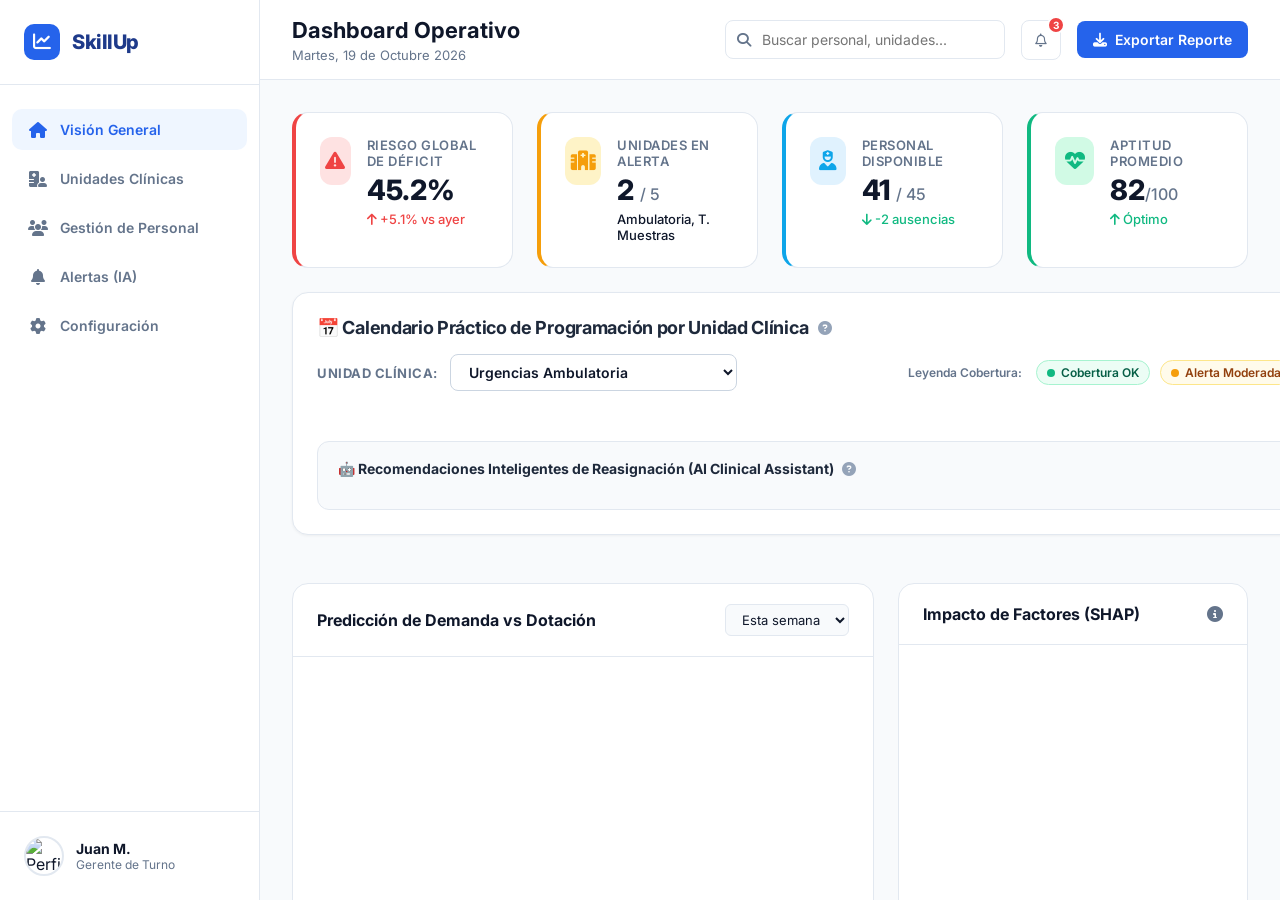
==== commit aff3a799: "style: adapt shift scheduling calendar to clinical domain with light white theme" ====
--- a/desktop-prototype/index.html
+++ b/desktop-prototype/index.html
@@ -120,26 +120,25 @@
                     </div>
                 </div>
 
-                <!-- 📅 Calendario Práctico de Programación por Área -->
+                <!-- 📅 Calendario Práctico de Programación por Unidad Clínica -->
                 <div class="charts-row">
-                    <div class="chart-card flex-1 calendar-card-dark">
+                    <div class="chart-card flex-1 calendar-card-light">
                         <div class="calendar-card-header">
                             <div class="calendar-title-wrapper">
-                                <h3>📅 Calendario Práctico de Programación por Área</h3>
-                                <i class="fa-solid fa-circle-question tooltip-icon" title="Matriz de programación operativa que proyecta dotación requerida vs asignada y nivel de riesgo por turno"></i>
+                                <h3>📅 Calendario Práctico de Programación por Unidad Clínica</h3>
+                                <i class="fa-solid fa-circle-question tooltip-icon" title="Matriz de programación predictiva que proyecta dotación médica/asistencial requerida vs programada y nivel de riesgo por turno"></i>
                             </div>
                             <div class="calendar-controls">
                                 <div class="area-selector-group">
-                                    <span class="control-label">ÁREA SELECCIONADA:</span>
-                                    <select id="calendar-area-select" class="dark-dropdown">
-                                        <option value="cracking" selected>Cracking</option>
-                                        <option value="destilacion">Destilación</option>
-                                        <option value="mantenimiento">Mantenimiento</option>
-                                        <option value="almacenamiento">Almacenamiento</option>
-                                        <option value="oficinas">Oficinas</option>
-                                        <option value="all">Todas las áreas (Consolidado)</option>
-                                        <option value="urgencias">Clínica: Urgencias</option>
-                                        <option value="uci">Clínica: UCI Adulto</option>
+                                    <span class="control-label">UNIDAD CLÍNICA:</span>
+                                    <select id="calendar-area-select" class="light-dropdown">
+                                        <option value="urgencias" selected>Urgencias Ambulatoria</option>
+                                        <option value="consulta_general">Consulta General</option>
+                                        <option value="toma_muestras">Toma de Muestras</option>
+                                        <option value="procedimientos_ambulatorios">Procedimientos Ambulatorios</option>
+                                        <option value="imagenologia">Imagenología</option>
+                                        <option value="especialidades">Especialidades Médicas</option>
+                                        <option value="all">Todas las Unidades (Consolidado)</option>
                                     </select>
                                 </div>
                                 <div class="calendar-legend">
@@ -161,11 +160,11 @@
                         <!-- Recomendaciones Inteligentes de Reasignación -->
                         <div class="ai-recs-section">
                             <div class="ai-recs-title">
-                                <h4>🤖 Recomendaciones Inteligentes de Reasignación (AI Assistant)</h4>
-                                <i class="fa-solid fa-circle-question tooltip-icon" title="Sugerencias predictivas automáticas para redistribución de turnos y mitigación de fatiga"></i>
+                                <h4>🤖 Recomendaciones Inteligentes de Reasignación (AI Clinical Assistant)</h4>
+                                <i class="fa-solid fa-circle-question tooltip-icon" title="Sugerencias predictivas automáticas para redistribución de turnos clínicos y mitigación de fatiga asistencial"></i>
                             </div>
                             <div class="ai-recs-grid" id="ai-recs-cards">
-                                <!-- Poblado dinámicamente según área -->
+                                <!-- Poblado dinámicamente según unidad clínica -->
                             </div>
                         </div>
                     </div>
--- a/desktop-prototype/style.css
+++ b/desktop-prototype/style.css
@@ -781,16 +781,16 @@
 }
 
 /* ====================================================
-   CALENDARIO PRÁCTICO DE PROGRAMACIÓN POR ÁREA
+   CALENDARIO PRÁCTICO DE PROGRAMACIÓN POR UNIDAD CLÍNICA (TEMA CLARO)
    ==================================================== */
-.calendar-card-dark {
-    background: #121624 !important;
-    border: 1px solid #232a3e !important;
+.calendar-card-light {
+    background: #ffffff !important;
+    border: 1px solid var(--border-color) !important;
     border-radius: var(--radius-lg);
-    box-shadow: 0 8px 24px rgba(0, 0, 0, 0.25);
+    box-shadow: var(--shadow-sm);
     padding: 24px;
     margin-bottom: 24px;
-    color: #e2e8f0;
+    color: var(--text-main);
 }
 
 .calendar-card-header {
@@ -809,7 +809,7 @@
 .calendar-title-wrapper h3 {
     font-size: 18px;
     font-weight: 700;
-    color: #f8fafc;
+    color: #1e293b;
     letter-spacing: -0.3px;
     display: flex;
     align-items: center;
@@ -817,14 +817,14 @@
 }
 
 .tooltip-icon {
-    color: #64748b;
+    color: #94a3b8;
     font-size: 14px;
     cursor: pointer;
     transition: color 0.2s;
 }
 
 .tooltip-icon:hover {
-    color: #94a3b8;
+    color: #64748b;
 }
 
 .calendar-controls {
@@ -844,16 +844,16 @@
 .control-label {
     font-size: 13px;
     font-weight: 700;
-    color: #94a3b8;
+    color: #64748b;
     letter-spacing: 0.5px;
 }
 
-.dark-dropdown {
-    background: #1b2033;
-    color: #f1f5f9;
-    border: 1px solid #2e3650;
+.light-dropdown {
+    background: #ffffff;
+    color: #0f172a;
+    border: 1px solid #cbd5e1;
     border-radius: 8px;
-    padding: 8px 16px;
+    padding: 8px 14px;
     font-size: 14px;
     font-weight: 600;
     cursor: pointer;
@@ -861,15 +861,15 @@
     transition: all 0.2s;
 }
 
-.dark-dropdown:hover, .dark-dropdown:focus {
-    border-color: #3b82f6;
-    box-shadow: 0 0 0 2px rgba(59, 130, 246, 0.2);
+.light-dropdown:hover, .light-dropdown:focus {
+    border-color: #2563eb;
+    box-shadow: 0 0 0 2px rgba(37, 99, 235, 0.1);
 }
 
 .calendar-legend {
     display: flex;
     align-items: center;
-    gap: 12px;
+    gap: 10px;
     font-size: 12px;
     font-weight: 600;
 }
@@ -889,21 +889,21 @@
 }
 
 .legend-pill.ok {
-    background: rgba(34, 197, 94, 0.12);
-    border: 1px solid rgba(34, 197, 94, 0.4);
-    color: #4ade80;
+    background: #ecfdf5;
+    border: 1px solid #a7f3d0;
+    color: #065f46;
 }
 
 .legend-pill.warning {
-    background: rgba(234, 179, 8, 0.12);
-    border: 1px solid rgba(234, 179, 8, 0.4);
-    color: #facc15;
+    background: #fffbeb;
+    border: 1px solid #fde68a;
+    color: #92400e;
 }
 
 .legend-pill.danger {
-    background: rgba(239, 68, 68, 0.15);
-    border: 1px solid rgba(239, 68, 68, 0.4);
-    color: #f87171;
+    background: #fef2f2;
+    border: 1px solid #fecaca;
+    color: #991b1b;
 }
 
 .legend-dot {
@@ -913,30 +913,30 @@
     display: inline-block;
 }
 
-.legend-pill.ok .legend-dot { background-color: #22c55e; }
-.legend-pill.warning .legend-dot { background-color: #eab308; }
+.legend-pill.ok .legend-dot { background-color: #10b981; }
+.legend-pill.warning .legend-dot { background-color: #f59e0b; }
 .legend-pill.danger .legend-dot { background-color: #ef4444; }
 
 /* Table */
 .calendar-table-responsive {
     overflow-x: auto;
-    padding-bottom: 12px;
-    margin-bottom: 24px;
+    padding-bottom: 10px;
+    margin-bottom: 20px;
 }
 
 .calendar-table-responsive::-webkit-scrollbar {
     height: 8px;
 }
 .calendar-table-responsive::-webkit-scrollbar-track {
-    background: #151a28;
+    background: #f1f5f9;
     border-radius: 4px;
 }
 .calendar-table-responsive::-webkit-scrollbar-thumb {
-    background: #2a344d;
+    background: #cbd5e1;
     border-radius: 4px;
 }
 .calendar-table-responsive::-webkit-scrollbar-thumb:hover {
-    background: #3b4868;
+    background: #94a3b8;
 }
 
 .calendar-grid-table {
@@ -947,25 +947,27 @@
 }
 
 .calendar-grid-table th {
-    background: #171c2b;
-    color: #94a3b8;
+    background: #f8fafc;
+    color: #64748b;
     font-size: 12px;
     font-weight: 600;
     text-align: center;
     padding: 10px 8px;
+    border: 1px solid #f1f5f9;
     border-radius: 6px;
     white-space: nowrap;
 }
 
 .calendar-grid-table th.col-area {
     text-align: left;
-    width: 160px;
-    color: #cbd5e1;
+    width: 170px;
+    color: #334155;
     padding-left: 12px;
 }
 
 .calendar-grid-table td.row-label {
-    background: #171c2b;
+    background: #f8fafc;
+    border: 1px solid #e2e8f0;
     border-radius: 8px;
     padding: 10px 12px;
     vertical-align: middle;
@@ -975,7 +977,7 @@
     display: block;
     font-size: 13px;
     font-weight: 700;
-    color: #f1f5f9;
+    color: #1e293b;
     text-transform: uppercase;
     letter-spacing: 0.3px;
 }
@@ -983,7 +985,7 @@
 .row-shift-name {
     display: block;
     font-size: 11px;
-    color: #94a3b8;
+    color: #64748b;
     margin-top: 2px;
 }
 
@@ -1000,23 +1002,23 @@
 
 .shift-cell:hover {
     transform: translateY(-2px);
-    filter: brightness(1.2);
-    box-shadow: 0 4px 12px rgba(0, 0, 0, 0.4);
+    box-shadow: 0 4px 10px rgba(0, 0, 0, 0.08);
+    filter: brightness(0.97);
 }
 
 .shift-cell.ok {
-    background: rgba(34, 197, 94, 0.12);
-    border: 1px solid rgba(34, 197, 94, 0.35);
+    background: #f0fdf4;
+    border: 1px solid #bbf7d0;
 }
 
 .shift-cell.warning {
-    background: rgba(234, 179, 8, 0.12);
-    border: 1px solid rgba(234, 179, 8, 0.35);
+    background: #fefce8;
+    border: 1px solid #fef08a;
 }
 
 .shift-cell.danger {
-    background: rgba(239, 68, 68, 0.15);
-    border: 1px solid rgba(239, 68, 68, 0.4);
+    background: #fef2f2;
+    border: 1px solid #fecaca;
 }
 
 .shift-stat {
@@ -1028,9 +1030,9 @@
     font-weight: 700;
 }
 
-.shift-cell.ok .shift-stat { color: #4ade80; }
-.shift-cell.warning .shift-stat { color: #facc15; }
-.shift-cell.danger .shift-stat { color: #f87171; }
+.shift-cell.ok .shift-stat { color: #15803d; }
+.shift-cell.warning .shift-stat { color: #a16207; }
+.shift-cell.danger .shift-stat { color: #b91c1c; }
 
 .cell-dot {
     width: 7px;
@@ -1050,14 +1052,14 @@
     font-weight: 500;
 }
 
-.shift-cell.ok .shift-risk { color: #86efac; }
-.shift-cell.warning .shift-risk { color: #fef08a; }
-.shift-cell.danger .shift-risk { color: #fca5a5; }
+.shift-cell.ok .shift-risk { color: #166534; }
+.shift-cell.warning .shift-risk { color: #854d0e; }
+.shift-cell.danger .shift-risk { color: #991b1b; }
 
 /* AI Recommendations below calendar */
 .ai-recs-section {
-    background: #171c2c;
-    border: 1px solid #283046;
+    background: #f8fafc;
+    border: 1px solid #e2e8f0;
     border-radius: 12px;
     padding: 18px 20px;
 }
@@ -1072,7 +1074,7 @@
 .ai-recs-title h4 {
     font-size: 14px;
     font-weight: 700;
-    color: #f8fafc;
+    color: #1e293b;
 }
 
 .ai-recs-grid {
@@ -1082,23 +1084,25 @@
 }
 
 .ai-rec-card {
-    background: #1e2438;
+    background: #ffffff;
+    border: 1px solid #e2e8f0;
     border-radius: 10px;
     padding: 14px;
     display: flex;
     gap: 12px;
     border-left: 4px solid var(--primary-light);
+    box-shadow: 0 1px 3px rgba(0, 0, 0, 0.04);
     transition: all 0.2s;
 }
 
 .ai-rec-card:hover {
-    background: #232b42;
+    box-shadow: 0 4px 6px -1px rgba(0, 0, 0, 0.08);
     transform: translateY(-2px);
 }
 
 .ai-rec-card.danger { border-left-color: #ef4444; }
-.ai-rec-card.warning { border-left-color: #eab308; }
-.ai-rec-card.success { border-left-color: #22c55e; }
+.ai-rec-card.warning { border-left-color: #f59e0b; }
+.ai-rec-card.success { border-left-color: #10b981; }
 
 .ai-rec-icon {
     width: 34px;
@@ -1111,28 +1115,28 @@
     flex-shrink: 0;
 }
 
-.ai-rec-card.danger .ai-rec-icon { background: rgba(239, 68, 68, 0.15); color: #f87171; }
-.ai-rec-card.warning .ai-rec-icon { background: rgba(234, 179, 8, 0.15); color: #facc15; }
-.ai-rec-card.success .ai-rec-icon { background: rgba(34, 197, 94, 0.15); color: #4ade80; }
+.ai-rec-card.danger .ai-rec-icon { background: #fee2e2; color: #dc2626; }
+.ai-rec-card.warning .ai-rec-icon { background: #fef3c7; color: #d97706; }
+.ai-rec-card.success .ai-rec-icon { background: #dcfce7; color: #15803d; }
 
 .ai-rec-body h5 {
     font-size: 13px;
     font-weight: 700;
-    color: #f1f5f9;
+    color: #0f172a;
     margin-bottom: 4px;
 }
 
 .ai-rec-body p {
     font-size: 12px;
-    color: #94a3b8;
+    color: #64748b;
     line-height: 1.4;
 }
 
-/* Modal for Shift Worker Details */
+/* Modal for Shift Worker Details (White Theme) */
 .shift-modal-backdrop {
     position: fixed;
     top: 0; left: 0; right: 0; bottom: 0;
-    background: rgba(10, 14, 26, 0.75);
+    background: rgba(15, 23, 42, 0.5);
     backdrop-filter: blur(4px);
     display: flex;
     align-items: center;
@@ -1142,34 +1146,34 @@
 }
 
 .shift-modal-content {
-    background: #181d2d;
-    border: 1px solid #2e3852;
+    background: #ffffff;
+    border: 1px solid #e2e8f0;
     border-radius: 16px;
-    width: 600px;
+    width: 620px;
     max-width: 95vw;
-    box-shadow: 0 20px 40px rgba(0, 0, 0, 0.5);
+    box-shadow: 0 20px 25px -5px rgba(0, 0, 0, 0.1), 0 8px 10px -6px rgba(0, 0, 0, 0.1);
     overflow: hidden;
-    color: #e2e8f0;
+    color: #0f172a;
 }
 
 .shift-modal-header {
-    background: #1f253a;
+    background: #f8fafc;
     padding: 18px 24px;
     display: flex;
     justify-content: space-between;
     align-items: center;
-    border-bottom: 1px solid #2e3852;
+    border-bottom: 1px solid #e2e8f0;
 }
 
 .shift-modal-header h3 {
     font-size: 17px;
     font-weight: 700;
-    color: #f8fafc;
+    color: #0f172a;
 }
 
 .modal-subtitle {
     font-size: 12px;
-    color: #94a3b8;
+    color: #64748b;
     margin-top: 3px;
 }
 
@@ -1182,7 +1186,7 @@
     transition: color 0.2s;
 }
 
-.shift-modal-close:hover { color: #f8fafc; }
+.shift-modal-close:hover { color: #0f172a; }
 
 .shift-modal-body {
     padding: 20px 24px;
@@ -1202,21 +1206,21 @@
 }
 
 .shift-alert-banner.danger {
-    background: rgba(239, 68, 68, 0.15);
-    border: 1px solid rgba(239, 68, 68, 0.4);
-    color: #fca5a5;
+    background: #fef2f2;
+    border: 1px solid #fecaca;
+    color: #991b1b;
 }
 
 .shift-alert-banner.warning {
-    background: rgba(234, 179, 8, 0.15);
-    border: 1px solid rgba(234, 179, 8, 0.4);
-    color: #fef08a;
+    background: #fffbeb;
+    border: 1px solid #fde68a;
+    color: #92400e;
 }
 
 .shift-alert-banner.ok {
-    background: rgba(34, 197, 94, 0.15);
-    border: 1px solid rgba(34, 197, 94, 0.4);
-    color: #86efac;
+    background: #f0fdf4;
+    border: 1px solid #bbf7d0;
+    color: #166534;
 }
 
 .modal-workers-list {
@@ -1226,8 +1230,8 @@
 }
 
 .modal-worker-card {
-    background: #20273c;
-    border: 1px solid #2d3752;
+    background: #f8fafc;
+    border: 1px solid #e2e8f0;
     border-radius: 10px;
     padding: 12px 14px;
     display: flex;
@@ -1246,7 +1250,7 @@
     width: 36px;
     height: 36px;
     border-radius: 8px;
-    background: #3b82f6;
+    background: #2563eb;
     color: white;
     font-weight: 700;
     font-size: 13px;
@@ -1262,12 +1266,12 @@
 .worker-name {
     font-size: 13px;
     font-weight: 700;
-    color: #f1f5f9;
+    color: #0f172a;
 }
 
 .worker-role {
     font-size: 11px;
-    color: #94a3b8;
+    color: #64748b;
 }
 
 .worker-alert {
@@ -1284,19 +1288,19 @@
     font-weight: 700;
 }
 
-.worker-fatigue-badge.danger { background: rgba(239, 68, 68, 0.2); color: #f87171; border: 1px solid rgba(239, 68, 68, 0.3); }
-.worker-fatigue-badge.warning { background: rgba(234, 179, 8, 0.2); color: #facc15; border: 1px solid rgba(234, 179, 8, 0.3); }
-.worker-fatigue-badge.success { background: rgba(34, 197, 94, 0.2); color: #4ade80; border: 1px solid rgba(34, 197, 94, 0.3); }
+.worker-fatigue-badge.danger { background: #fee2e2; color: #dc2626; border: 1px solid #fecaca; }
+.worker-fatigue-badge.warning { background: #fef3c7; color: #d97706; border: 1px solid #fde68a; }
+.worker-fatigue-badge.success { background: #dcfce7; color: #166534; border: 1px solid #bbf7d0; }
 
 .worker-warning-reason {
     font-size: 11px;
-    color: #94a3b8;
+    color: #64748b;
 }
 
 .modal-ai-action-box {
     margin-top: 18px;
-    background: #212940;
-    border: 1px solid #364264;
+    background: #eff6ff;
+    border: 1px solid #bfdbfe;
     border-radius: 12px;
     padding: 14px 16px;
     display: flex;
@@ -1307,13 +1311,14 @@
 
 .ai-action-info {
     font-size: 12px;
-    color: #cbd5e1;
+    color: #1e3a8a;
     line-height: 1.4;
 }
 
 .ai-action-info strong {
-    color: #60a5fa;
+    color: #1d4ed8;
     display: block;
     margin-bottom: 2px;
 }
 
+
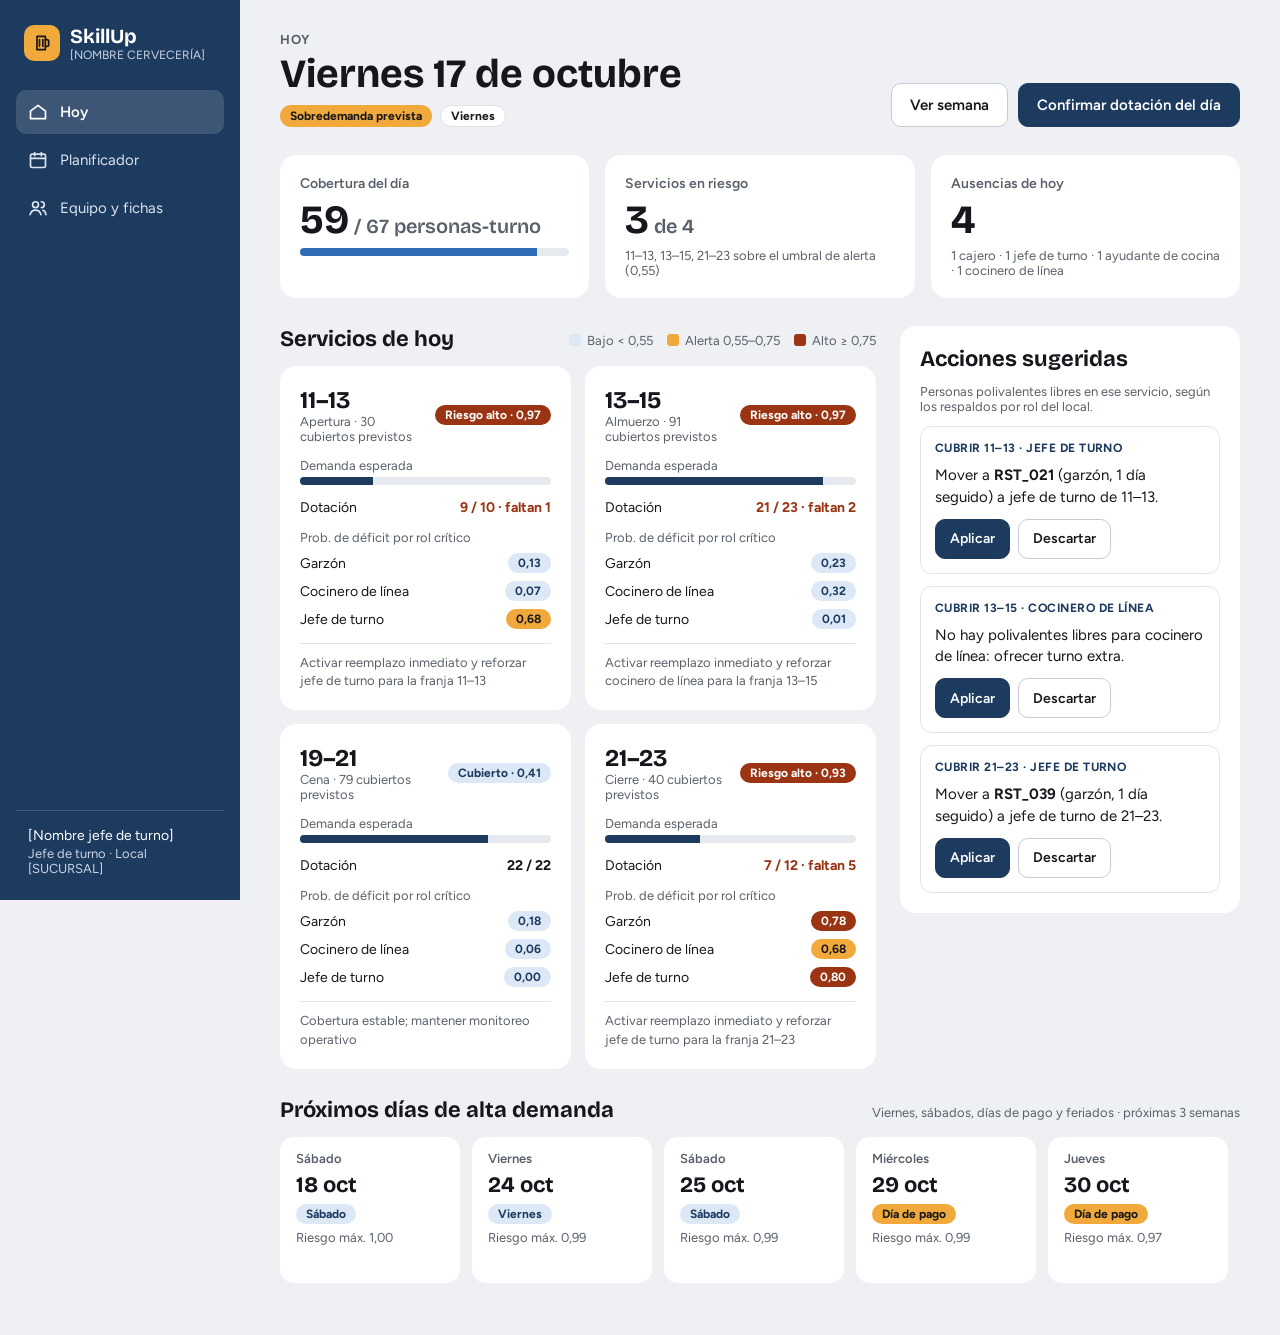
==== commit cae0137a: "Rediseñar prototipos desktop y móvil para el dominio restaurante - Desktop: vistas Hoy, Planificador" ====
--- a/desktop-prototype/index.html
+++ b/desktop-prototype/index.html
@@ -3,560 +3,180 @@
 <head>
     <meta charset="UTF-8">
     <meta name="viewport" content="width=device-width, initial-scale=1.0">
-    <title>SkillUp - Desktop Dashboard</title>
-    <link rel="stylesheet" href="style.css?v=3">
-    <link href="https://fonts.googleapis.com/css2?family=Inter:wght@300;400;500;600;700;800&display=swap" rel="stylesheet">
-    <link rel="stylesheet" href="https://cdnjs.cloudflare.com/ajax/libs/font-awesome/6.4.0/css/all.min.css">
-    <script src="https://cdn.jsdelivr.net/npm/chart.js"></script>
+    <title>SkillUp · Turnos restaurante</title>
+    <link rel="preconnect" href="https://fonts.googleapis.com">
+    <link href="https://fonts.googleapis.com/css2?family=Bricolage+Grotesque:opsz,wght@12..96,500;12..96,700&family=Figtree:wght@400;500;600;700&display=swap" rel="stylesheet">
+    <link rel="stylesheet" href="style.css?v=4">
 </head>
 <body>
-    <!-- Sidebar Navigation -->
-    <nav class="sidebar">
-        <div class="sidebar-header">
-            <div class="logo-icon"><i class="fa-solid fa-chart-line"></i></div>
-            <h2>SkillUp</h2>
+<div class="app">
+    <nav class="sidebar" aria-label="Principal">
+        <div class="brand">
+            <div class="brand-mark">
+                <svg width="20" height="20" viewBox="0 0 24 24" fill="none" stroke="#15171C" stroke-width="2" stroke-linecap="round" stroke-linejoin="round" aria-hidden="true"><path d="M6 4h10v16H6z"/><path d="M16 8h2a2 2 0 0 1 2 2v4a2 2 0 0 1-2 2h-2"/><path d="M9 8v8M13 8v8"/></svg>
+            </div>
+            <div>
+                <div class="brand-name">SkillUp</div>
+                <div class="brand-sub">[NOMBRE CERVECERÍA]</div>
+            </div>
         </div>
-        
-        <ul class="nav-links">
-            <li>
-                <a href="#" class="active" data-view="dashboard">
-                    <i class="fa-solid fa-house"></i>
-                    <span>Visión General</span>
-                </a>
-            </li>
-            <li>
-                <a href="#" data-view="unidades">
-                    <i class="fa-solid fa-hospital-user"></i>
-                    <span>Unidades Clínicas</span>
-                </a>
-            </li>
-            <li>
-                <a href="#" data-view="personal">
-                    <i class="fa-solid fa-users"></i>
-                    <span>Gestión de Personal</span>
-                </a>
-            </li>
-            <li>
-                <a href="#" data-view="alertas">
-                    <i class="fa-solid fa-bell"></i>
-                    <span>Alertas (IA)</span>
-                </a>
-            </li>
-            <li>
-                <a href="#" data-view="config">
-                    <i class="fa-solid fa-gear"></i>
-                    <span>Configuración</span>
-                </a>
-            </li>
-        </ul>
-
-        <div class="sidebar-footer">
-            <div class="user-profile">
-                <img src="https://i.pravatar.cc/150?img=11" alt="Perfil">
-                <div class="user-info">
-                    <h4>Juan M.</h4>
-                    <p>Gerente de Turno</p>
-                </div>
-            </div>
+        <button class="nav-link active" data-view="hoy" aria-current="page">
+            <svg width="20" height="20" viewBox="0 0 24 24" fill="none" stroke="currentColor" stroke-width="2" stroke-linecap="round" stroke-linejoin="round" aria-hidden="true"><path d="M3 11l9-7 9 7v9H3z"/></svg>Hoy
+        </button>
+        <button class="nav-link" data-view="planificador">
+            <svg width="20" height="20" viewBox="0 0 24 24" fill="none" stroke="currentColor" stroke-width="2" stroke-linecap="round" stroke-linejoin="round" aria-hidden="true"><rect x="3" y="5" width="18" height="16" rx="2"/><path d="M3 10h18M8 3v4M16 3v4"/></svg>Planificador
+        </button>
+        <button class="nav-link" data-view="equipo">
+            <svg width="20" height="20" viewBox="0 0 24 24" fill="none" stroke="currentColor" stroke-width="2" stroke-linecap="round" stroke-linejoin="round" aria-hidden="true"><circle cx="9" cy="8" r="3.5"/><path d="M2.5 20c.8-3.5 3.4-5.5 6.5-5.5s5.7 2 6.5 5.5"/><path d="M16 4.5a3.5 3.5 0 0 1 0 7M18 14.8c2 .7 3.2 2.5 3.5 5.2"/></svg>Equipo y fichas
+        </button>
+        <div class="sidebar-user">
+            [Nombre jefe de turno]
+            <small>Jefe de turno · Local [SUCURSAL]</small>
         </div>
     </nav>
 
-    <!-- Main Content Area -->
-    <main class="main-content">
-        <!-- Topbar -->
-        <header class="topbar">
-            <div class="topbar-left">
-                <h1 id="page-title">Dashboard Operativo</h1>
-                <p class="date-subtitle">Martes, 19 de Octubre 2026</p>
-            </div>
-            <div class="topbar-right">
-                <div class="search-box">
-                    <i class="fa-solid fa-magnifying-glass"></i>
-                    <input type="text" placeholder="Buscar personal, unidades...">
+    <main>
+        <!-- HOY -->
+        <section class="view active" id="view-hoy" aria-labelledby="hoy-title">
+            <header class="page-head">
+                <div>
+                    <div class="eyebrow">Hoy</div>
+                    <h1 class="page-title" id="hoy-title">—</h1>
+                    <div class="chips" id="hoy-chips"></div>
                 </div>
-                <button class="btn-icon"><i class="fa-regular fa-bell"></i><span class="badge">3</span></button>
-                <button class="btn-primary"><i class="fa-solid fa-download"></i> Exportar Reporte</button>
-            </div>
-        </header>
+                <div class="actions">
+                    <button class="btn" data-goto="planificador">Ver semana</button>
+                    <button class="btn primary" id="confirm-day">Confirmar dotación del día</button>
+                </div>
+            </header>
 
-        <!-- Views Container -->
-        <div class="views-container">
-            <!-- 1. DASHBOARD VIEW -->
-            <div id="view-dashboard" class="view active">
-                
-                <!-- KPI Cards -->
-                <div class="kpi-row">
-                    <div class="kpi-card danger">
-                        <div class="kpi-icon"><i class="fa-solid fa-triangle-exclamation"></i></div>
-                        <div class="kpi-data">
-                            <h3>Riesgo Global de Déficit</h3>
-                            <div class="kpi-value">45.2%</div>
-                            <p class="kpi-trend bad"><i class="fa-solid fa-arrow-up"></i> +5.1% vs ayer</p>
-                        </div>
-                    </div>
-                    <div class="kpi-card warning">
-                        <div class="kpi-icon"><i class="fa-solid fa-hospital"></i></div>
-                        <div class="kpi-data">
-                            <h3>Unidades en Alerta</h3>
-                            <div class="kpi-value">2 <span class="kpi-total">/ 5</span></div>
-                            <p class="kpi-trend">Ambulatoria, T. Muestras</p>
-                        </div>
-                    </div>
-                    <div class="kpi-card info">
-                        <div class="kpi-icon"><i class="fa-solid fa-user-nurse"></i></div>
-                        <div class="kpi-data">
-                            <h3>Personal Disponible</h3>
-                            <div class="kpi-value">41 <span class="kpi-total">/ 45</span></div>
-                            <p class="kpi-trend good"><i class="fa-solid fa-arrow-down"></i> -2 ausencias</p>
-                        </div>
-                    </div>
-                    <div class="kpi-card success">
-                        <div class="kpi-icon"><i class="fa-solid fa-heart-pulse"></i></div>
-                        <div class="kpi-data">
-                            <h3>Aptitud Promedio</h3>
-                            <div class="kpi-value">82<span class="kpi-total">/100</span></div>
-                            <p class="kpi-trend good"><i class="fa-solid fa-arrow-up"></i> Óptimo</p>
-                        </div>
-                    </div>
+            <div class="kpis" aria-label="Resumen del día">
+                <div class="card kpi">
+                    <div class="kpi-label">Cobertura del día</div>
+                    <div class="kpi-value" id="kpi-coverage">—</div>
+                    <div class="bar"><span id="kpi-coverage-bar" style="width:0"></span></div>
                 </div>
-
-                <!-- 📅 Calendario Práctico de Programación por Unidad Clínica -->
-                <div class="charts-row">
-                    <div class="chart-card flex-1 calendar-card-light">
-                        <div class="calendar-card-header">
-                            <div class="calendar-title-wrapper">
-                                <h3>📅 Calendario Práctico de Programación por Unidad Clínica</h3>
-                                <i class="fa-solid fa-circle-question tooltip-icon" title="Matriz de programación predictiva que proyecta dotación médica/asistencial requerida vs programada y nivel de riesgo por turno"></i>
-                            </div>
-                            <div class="calendar-controls">
-                                <div class="area-selector-group">
-                                    <span class="control-label">UNIDAD CLÍNICA:</span>
-                                    <select id="calendar-area-select" class="light-dropdown">
-                                        <option value="urgencias" selected>Urgencias Ambulatoria</option>
-                                        <option value="consulta_general">Consulta General</option>
-                                        <option value="toma_muestras">Toma de Muestras</option>
-                                        <option value="procedimientos_ambulatorios">Procedimientos Ambulatorios</option>
-                                        <option value="imagenologia">Imagenología</option>
-                                        <option value="especialidades">Especialidades Médicas</option>
-                                        <option value="all">Todas las Unidades (Consolidado)</option>
-                                    </select>
-                                </div>
-                                <div class="calendar-legend">
-                                    <span class="legend-label">Leyenda Cobertura:</span>
-                                    <span class="legend-pill ok"><span class="legend-dot"></span> Cobertura OK</span>
-                                    <span class="legend-pill warning"><span class="legend-dot"></span> Alerta Moderada</span>
-                                    <span class="legend-pill danger"><span class="legend-dot"></span> Déficit Crítico</span>
-                                </div>
-                            </div>
-                        </div>
-
-                        <!-- Matriz de Programación Scrollable -->
-                        <div class="calendar-table-responsive">
-                            <table class="calendar-grid-table" id="calendar-table">
-                                <!-- Poblado dinámicamente con JS -->
-                            </table>
-                        </div>
-
-                        <!-- Recomendaciones Inteligentes de Reasignación -->
-                        <div class="ai-recs-section">
-                            <div class="ai-recs-title">
-                                <h4>🤖 Recomendaciones Inteligentes de Reasignación (AI Clinical Assistant)</h4>
-                                <i class="fa-solid fa-circle-question tooltip-icon" title="Sugerencias predictivas automáticas para redistribución de turnos clínicos y mitigación de fatiga asistencial"></i>
-                            </div>
-                            <div class="ai-recs-grid" id="ai-recs-cards">
-                                <!-- Poblado dinámicamente según unidad clínica -->
-                            </div>
-                        </div>
-                    </div>
+                <div class="card kpi">
+                    <div class="kpi-label">Servicios en riesgo</div>
+                    <div class="kpi-value" id="kpi-risk">—</div>
+                    <div class="hint" id="kpi-risk-sub"></div>
                 </div>
-
-                <!-- Main Charts Row -->
-                <div class="charts-row">
-                    <div class="chart-card flex-2">
-                        <div class="card-header">
-                            <h3>Predicción de Demanda vs Dotación</h3>
-                            <div class="card-actions">
-                                <select class="dropdown-select"><option>Esta semana</option><option>Este mes</option></select>
-                            </div>
-                        </div>
-                        <div class="chart-container large">
-                            <canvas id="main-trend-chart"></canvas>
-                        </div>
-                    </div>
-                    
-                    <div class="chart-card flex-1">
-                        <div class="card-header">
-                            <h3>Impacto de Factores (SHAP)</h3>
-                            <i class="fa-solid fa-circle-info tooltip"></i>
-                        </div>
-                        <div class="chart-container large">
-                            <canvas id="shap-chart"></canvas>
-                        </div>
-                    </div>
-                </div>
-
-                <!-- Secondary Row -->
-                <div class="charts-row">
-                    <!-- Critical Staff Table -->
-                    <div class="chart-card flex-2">
-                        <div class="card-header">
-                            <h3>Personal Crítico (Top Riesgo)</h3>
-                            <button class="btn-text">Ver todos</button>
-                        </div>
-                        <div class="table-container">
-                            <table class="data-table">
-                                <thead>
-                                    <tr>
-                                        <th>Profesional</th>
-                                        <th>Rol</th>
-                                        <th>Unidad Clínica</th>
-                                        <th>Aptitud (Modelo)</th>
-                                        <th>Estado</th>
-                                        <th>Acción</th>
-                                    </tr>
-                                </thead>
-                                <tbody>
-                                    <tr>
-                                        <td>
-                                            <div class="staff-cell">
-                                                <div class="avatar">CR</div>
-                                                <div><strong>Carlos R.</strong><br><span>ID: 1042</span></div>
-                                            </div>
-                                        </td>
-                                        <td>Enfermero</td>
-                                        <td>Piso 3</td>
-                                        <td>
-                                            <div class="progress-bar-container"><div class="progress-bar danger" style="width: 45%;"></div></div>
-                                            <span class="score-text">45/100</span>
-                                        </td>
-                                        <td><span class="status-badge danger">Fatiga Alta</span></td>
-                                        <td><button class="btn-outline">Reasignar</button></td>
-                                    </tr>
-                                    <tr>
-                                        <td>
-                                            <div class="staff-cell">
-                                                <div class="avatar">MP</div>
-                                                <div><strong>María P.</strong><br><span>ID: 2011</span></div>
-                                            </div>
-                                        </td>
-                                        <td>TENS</td>
-                                        <td>Ambulatoria</td>
-                                        <td>
-                                            <div class="progress-bar-container"><div class="progress-bar warning" style="width: 60%;"></div></div>
-                                            <span class="score-text">60/100</span>
-                                        </td>
-                                        <td><span class="status-badge warning">Observación</span></td>
-                                        <td><button class="btn-outline">Reasignar</button></td>
-                                    </tr>
-                                    <tr>
-                                        <td>
-                                            <div class="staff-cell">
-                                                <div class="avatar">JS</div>
-                                                <div><strong>Javier S.</strong><br><span>ID: 1892</span></div>
-                                            </div>
-                                        </td>
-                                        <td>Médico General</td>
-                                        <td>Consulta Gen.</td>
-                                        <td>
-                                            <div class="progress-bar-container"><div class="progress-bar success" style="width: 88%;"></div></div>
-                                            <span class="score-text">88/100</span>
-                                        </td>
-                                        <td><span class="status-badge success">Óptimo</span></td>
-                                        <td><button class="btn-outline">Ver Perfil</button></td>
-                                    </tr>
-                                </tbody>
-                            </table>
-                        </div>
-                    </div>
-                    
-                    <!-- AI Recommendations -->
-                    <div class="chart-card flex-1">
-                        <div class="card-header">
-                            <h3>Recomendaciones IA</h3>
-                        </div>
-                        <div class="recommendations-list">
-                            <div class="recommendation-item">
-                                <div class="rec-icon danger"><i class="fa-solid fa-rotate"></i></div>
-                                <div class="rec-content">
-                                    <h4>Rotación Sugerida</h4>
-                                    <p>Rotar a Carlos R. del Piso 3 debido a fatiga acumulada predicha para mañana.</p>
-                                </div>
-                            </div>
-                            <div class="recommendation-item">
-                                <div class="rec-icon warning"><i class="fa-solid fa-user-plus"></i></div>
-                                <div class="rec-content">
-                                    <h4>Refuerzo Necesario</h4>
-                                    <p>Se anticipa un déficit del 15% en Toma de Muestras entre 08:00 y 11:00.</p>
-                                </div>
-                            </div>
-                            <div class="recommendation-item">
-                                <div class="rec-icon success"><i class="fa-solid fa-check"></i></div>
-                                <div class="rec-content">
-                                    <h4>Cobertura Óptima</h4>
-                                    <p>Imagenología cuenta con cobertura adecuada para los próximos 3 días.</p>
-                                </div>
-                            </div>
-                        </div>
-                    </div>
-                </div>
-
-                <!-- Live Simulation Row -->
-                <div class="charts-row">
-                    <div class="chart-card flex-1" style="border: 1px solid var(--info); box-shadow: 0 0 15px rgba(14, 165, 233, 0.1);">
-                        <div class="card-header" style="background: #f0f9ff; border-radius: var(--radius-lg) var(--radius-lg) 0 0; border-bottom-color: #bae6fd;">
-                            <h3 style="color: var(--primary); display: flex; align-items: center; gap: 8px;">
-                                <div class="live-indicator"></div> Simulación de Flujo de Trabajo (Inferencia en Vivo)
-                            </h3>
-                            <span class="status-badge success" style="position: static; font-size: 11px;">Pipeline Activo</span>
-                        </div>
-                        <div class="chart-container large" style="display: flex; align-items: center; justify-content: center; background: #f8fafc; overflow: hidden; position: relative;">
-                            
-                            <!-- Node Workflow Diagram -->
-                            <div class="workflow-container">
-                                <!-- Nodes -->
-                                <div class="node node-1">
-                                    <i class="fa-solid fa-database"></i>
-                                    <span>Ingesta Clínicos</span>
-                                </div>
-                                <div class="node node-2">
-                                    <i class="fa-solid fa-filter"></i>
-                                    <span>ETL Features</span>
-                                </div>
-                                <div class="node node-3">
-                                    <i class="fa-solid fa-brain"></i>
-                                    <span>Modelo XGBoost</span>
-                                </div>
-                                <div class="node node-4">
-                                    <i class="fa-solid fa-triangle-exclamation"></i>
-                                    <span>Alerta Déficit</span>
-                                </div>
-                                <div class="node node-5">
-                                    <i class="fa-solid fa-clipboard-user"></i>
-                                    <span>Staffing</span>
-                                </div>
-
-                                <!-- Connecting Lines (SVG) -->
-                                <svg class="workflow-lines" width="100%" height="100%">
-                                    <path id="path1" d="M 120 150 L 250 80" />
-                                    <path id="path2" d="M 250 80 L 400 150" />
-                                    <path id="path3" d="M 400 150 L 550 80" />
-                                    <path id="path4" d="M 400 150 L 550 220" />
-                                </svg>
-
-                                <!-- Moving Particles -->
-                                <div class="particle p1"></div>
-                                <div class="particle p2"></div>
-                                <div class="particle p3"></div>
-                                <div class="particle p4"></div>
-                            </div>
-
-                        </div>
-                    </div>
+                <div class="card kpi">
+                    <div class="kpi-label">Ausencias de hoy</div>
+                    <div class="kpi-value" id="kpi-abs">—</div>
+                    <div class="hint" id="kpi-abs-sub"></div>
                 </div>
             </div>
 
-            <!-- 2. UNIDADES VIEW -->
-            <div id="view-unidades" class="view" style="display: none;">
-                
-                <div class="charts-row">
-                    <div class="chart-card flex-1">
-                        <div class="card-header">
-                            <h3>Mapa de Calor: Déficit por Unidad y Turno</h3>
-                        </div>
-                        <div class="heatmap-container">
-                            <!-- Heatmap Legend -->
-                            <div class="heatmap-legend">
-                                <span>Menos Riesgo</span>
-                                <div class="gradient-bar"></div>
-                                <span>Alto Riesgo</span>
-                            </div>
-                            <!-- Simulated Heatmap Grid -->
-                            <div class="heatmap-grid" id="heatmap-grid">
-                                <!-- Generated by JS -->
-                            </div>
-                        </div>
+            <div class="split">
+                <section aria-labelledby="svc-h" style="display:flex;flex-direction:column;gap:14px">
+                    <div class="section-head">
+                        <h2 id="svc-h">Servicios de hoy</h2>
+                        <div class="legend" id="legend"></div>
                     </div>
-                    
-                    <div class="chart-card flex-1">
-                        <div class="card-header">
-                            <h3>Gráfico de Dependencia (Edad vs Fatiga)</h3>
-                        </div>
-                        <div class="chart-container large">
-                            <canvas id="dependency-chart"></canvas>
-                        </div>
-                    </div>
-                </div>
-
-                <div class="charts-row">
-                    <div class="chart-card flex-1">
-                        <div class="card-header">
-                            <h3>Distribución de Roles Críticos (ROC AUC)</h3>
-                        </div>
-                        <div class="chart-container" style="min-height: 250px;">
-                            <canvas id="roles-chart"></canvas>
-                        </div>
-                    </div>
-                </div>
-
-            </div>
-            
-            <!-- 3. PERSONAL VIEW -->
-            <!-- 3. PERSONAL VIEW -->
-            <div id="view-personal" class="view" style="display: none;">
-                <div class="chart-card">
-                    <div class="card-header">
-                        <h3>Directorio de Personal</h3>
-                        <div class="search-box" style="width: 250px;">
-                            <i class="fa-solid fa-magnifying-glass"></i>
-                            <input type="text" placeholder="Buscar por nombre o ID...">
-                        </div>
-                    </div>
-                    <div class="table-container">
-                        <table class="data-table">
-                            <thead>
-                                <tr>
-                                    <th>Nombre</th>
-                                    <th>ID</th>
-                                    <th>Rol</th>
-                                    <th>Unidad Asignada</th>
-                                    <th>Disponibilidad</th>
-                                    <th>Acciones</th>
-                                </tr>
-                            </thead>
-                            <tbody>
-                                <tr>
-                                    <td>Carlos R.</td>
-                                    <td>1042</td>
-                                    <td>Enfermero</td>
-                                    <td>Piso 3</td>
-                                    <td><span class="status-badge success">Disponible</span></td>
-                                    <td><button class="btn-outline">Ver Horario</button></td>
-                                </tr>
-                                <tr>
-                                    <td>María P.</td>
-                                    <td>2011</td>
-                                    <td>TENS</td>
-                                    <td>Ambulatoria</td>
-                                    <td><span class="status-badge success">Disponible</span></td>
-                                    <td><button class="btn-outline">Ver Horario</button></td>
-                                </tr>
-                                <tr>
-                                    <td>Luis F.</td>
-                                    <td>1923</td>
-                                    <td>Médico General</td>
-                                    <td>Urgencias</td>
-                                    <td><span class="status-badge danger">Ausente (Licencia)</span></td>
-                                    <td><button class="btn-outline">Ver Reemplazos</button></td>
-                                </tr>
-                            </tbody>
-                        </table>
-                    </div>
-                </div>
+                    <div class="services" id="services"></div>
+                </section>
+                <aside class="card" aria-labelledby="sug-h" style="display:flex;flex-direction:column;gap:12px">
+                    <h2 id="sug-h" style="font-size:22px">Acciones sugeridas</h2>
+                    <p class="hint" style="margin:0">Personas polivalentes libres en ese servicio, según los respaldos por rol del local.</p>
+                    <div class="suggestions" id="suggestions"></div>
+                </aside>
             </div>
 
-            <!-- 4. ALERTAS VIEW -->
-            <div id="view-alertas" class="view" style="display: none;">
-                <div class="chart-card">
-                    <div class="card-header">
-                        <h3>Alertas de Inteligencia Artificial (Historial)</h3>
+            <section aria-labelledby="peaks-h" style="display:flex;flex-direction:column;gap:14px">
+                <div class="section-head">
+                    <h2 id="peaks-h">Próximos días de alta demanda</h2>
+                    <span class="hint">Viernes, sábados, días de pago y feriados · próximas 3 semanas</span>
+                </div>
+                <div class="peaks" id="peaks"></div>
+            </section>
+        </section>
+
+        <!-- PLANIFICADOR -->
+        <section class="view" id="view-planificador" aria-labelledby="plan-title">
+            <header class="page-head">
+                <div>
+                    <div class="eyebrow">Planificador</div>
+                    <h1 class="page-title" id="plan-title">—</h1>
+                </div>
+                <div class="actions">
+                    <button class="btn primary" id="publish-week">Publicar turnos</button>
+                </div>
+            </header>
+
+            <section class="card" aria-labelledby="grid-h" style="display:flex;flex-direction:column;gap:16px">
+                <div class="section-head">
+                    <h2 id="grid-h">Cobertura por servicio</h2>
+                    <span class="hint">Celda: dotación actual / requerida · color = probabilidad de déficit</span>
+                </div>
+                <div class="grid-wrap"><div class="week-grid" id="week-grid"></div></div>
+                <div class="legend" id="legend-2"></div>
+            </section>
+
+            <section class="card detail" id="cell-detail" aria-live="polite"></section>
+
+            <div class="two-col">
+                <section class="card" aria-labelledby="cal-h" style="display:flex;flex-direction:column;gap:14px">
+                    <h2 id="cal-h" style="font-size:22px">Calendario de demanda</h2>
+                    <div class="month-head"><div>L</div><div>M</div><div>M</div><div>J</div><div>V</div><div>S</div><div>D</div></div>
+                    <div class="month" id="month"></div>
+                    <div class="legend-list">
+                        <div><span class="sw" style="background:var(--warn)"></span>Ventana de día de pago / quincena</div>
+                        <div><span class="sw" style="background:var(--ok-bg);border:1px solid #A9C2E0"></span>Viernes y sábado</div>
+                        <div><span class="sw" style="background:var(--navy)"></span>Feriado</div>
                     </div>
-                    <div class="recommendations-list" style="max-width: 800px; padding: 20px;">
-                        <div class="recommendation-item" style="margin-bottom: 15px;">
-                            <div class="rec-icon danger"><i class="fa-solid fa-triangle-exclamation"></i></div>
-                            <div class="rec-content">
-                                <h4>Déficit Inminente Detectado</h4>
-                                <p>Hace 1 hora • El modelo predice un déficit del 25% en la Unidad de Toma de Muestras debido a un aumento inusual de citas programadas para mañana.</p>
-                                <button class="btn-outline" style="margin-top: 10px;">Aprobar Refuerzos</button>
-                            </div>
+                </section>
+
+                <section class="card pending" aria-labelledby="cerv-h">
+                    <form class="form" id="brewery-form">
+                        <div class="section-head">
+                            <h2 id="cerv-h">Datos de la cervecería</h2>
+                            <span class="chip accent">Pendiente reunión</span>
                         </div>
-                        <div class="recommendation-item" style="margin-bottom: 15px;">
-                            <div class="rec-icon warning"><i class="fa-solid fa-user-clock"></i></div>
-                            <div class="rec-content">
-                                <h4>Patrón de Fatiga (Grupo)</h4>
-                                <p>Hace 3 horas • 4 profesionales TENS del Piso 2 han excedido el umbral de horas extra recomendado. Sugerencia de rotación cruzada.</p>
-                                <button class="btn-outline" style="margin-top: 10px;">Ver Alternativas</button>
-                            </div>
+                        <p class="hint" style="margin:0">Lo que necesitamos para ajustar el modelo de demanda. Se guarda en este navegador.</p>
+                        <label class="field">Eventos del mes (partidos, lanzamientos, tocatas)
+                            <input name="eventos" placeholder="Ej.: 24 oct · lanzamiento cerveza de temporada">
+                        </label>
+                        <label class="field">Días hábiles de atención
+                            <input name="dias" placeholder="Ej.: martes a domingo">
+                        </label>
+                        <label class="field">Días de pago relevantes para sus clientes
+                            <input name="pagos" placeholder="Ej.: 15 y fin de mes">
+                        </label>
+                        <label class="field">Dotación real por rol
+                            <input name="dotacion" placeholder="Nº garzones, cocina, barra…">
+                        </label>
+                        <div class="actions">
+                            <button class="btn primary" type="submit">Guardar</button>
+                            <span class="saved-note" id="brewery-saved" aria-live="polite"></span>
                         </div>
-                        <div class="recommendation-item">
-                            <div class="rec-icon info"><i class="fa-solid fa-chart-line"></i></div>
-                            <div class="rec-content">
-                                <h4>Tendencia de Ausentismo</h4>
-                                <p>Ayer • Históricamente, este fin de semana largo presenta un alza del 12% en ausencias de última hora. El modelo ha ajustado la reserva operativa.</p>
-                            </div>
-                        </div>
+                    </form>
+                </section>
+            </div>
+        </section>
+
+        <!-- EQUIPO -->
+        <section class="view" id="view-equipo" aria-label="Equipo y fichas">
+            <div class="team-layout">
+                <section class="card team-list" aria-labelledby="team-h">
+                    <h2 id="team-h" style="font-size:22px">Equipo · <span id="team-count">0</span></h2>
+                    <div class="team-filters">
+                        <label class="field">Buscar por ID
+                            <input type="search" id="team-search" placeholder="Ej.: RST_012">
+                        </label>
+                        <label class="field">Rol
+                            <select id="team-role"></select>
+                        </label>
                     </div>
-                </div>
+                    <div class="team-items" id="team-items"></div>
+                </section>
+                <div class="profile" id="profile"></div>
             </div>
+        </section>
+    </main>
+</div>
 
-            <!-- 5. CONFIG VIEW -->
-            <div id="view-config" class="view" style="display: none;">
-                <div class="chart-card" style="max-width: 600px;">
-                    <div class="card-header">
-                        <h3>Parámetros del Modelo Predictivo</h3>
-                    </div>
-                    <div style="padding: 20px;">
-                        <div style="margin-bottom: 20px;">
-                            <label style="font-weight: 600; display: block; margin-bottom: 5px;">Umbral de Alerta de Riesgo (%)</label>
-                            <input type="range" min="0" max="100" value="70" style="width: 100%;">
-                            <div style="display: flex; justify-content: space-between; font-size: 12px; color: #64748b;">
-                                <span>Más Sensible</span>
-                                <span>Actualmente: 70%</span>
-                                <span>Menos Sensible</span>
-                            </div>
-                        </div>
-                        <div style="margin-bottom: 20px;">
-                            <label style="font-weight: 600; display: block; margin-bottom: 5px;">Notificaciones Automáticas</label>
-                            <div style="display: flex; align-items: center; gap: 10px; margin-bottom: 5px;">
-                                <input type="checkbox" checked> Enviar alertas SMS al personal afectado
-                            </div>
-                            <div style="display: flex; align-items: center; gap: 10px;">
-                                <input type="checkbox" checked> Copiar a Jefatura Médica por email
-                            </div>
-                        </div>
-                        <button class="btn-primary">Guardar Cambios</button>
-                    </div>
-                </div>
-            </div>
-        </div>
-    </main>
-
-    <!-- Modal Detalle de Turno y Advertencia de Trabajadores -->
-    <div id="shift-detail-modal" class="shift-modal-backdrop" style="display: none;">
-        <div class="shift-modal-content">
-            <div class="shift-modal-header">
-                <div>
-                    <h3 id="modal-shift-title">Cracking - Turno Diurno</h3>
-                    <p id="modal-shift-subtitle" class="modal-subtitle">Viernes, 20 de Febrero • Cobertura: 7/12</p>
-                </div>
-                <button class="shift-modal-close" onclick="closeShiftModal()">&times;</button>
-            </div>
-            <div class="shift-modal-body">
-                <div class="shift-alert-banner danger" id="modal-alert-banner">
-                    <i class="fa-solid fa-triangle-exclamation"></i>
-                    <div id="modal-alert-text">
-                        <strong>Alerta de Déficit Crítico (94% Riesgo):</strong> Faltan 5 operadores para completar la dotación requerida mínima (12 operadores).
-                    </div>
-                </div>
-
-                <h4 style="margin: 16px 0 10px 0; font-size: 14px; color: #cbd5e1; display: flex; align-items: center; gap: 8px;">
-                    <i class="fa-solid fa-users"></i> Trabajadores Asignados y Advertencias de Fatiga
-                </h4>
-
-                <div class="modal-workers-list" id="modal-workers-list">
-                    <!-- Se inyecta dinámicamente con JS -->
-                </div>
-
-                <div class="modal-ai-action-box">
-                    <div class="ai-action-info">
-                        <strong><i class="fa-solid fa-wand-magic-sparkles"></i> Sugerencia AI Assistant:</strong>
-                        <span id="modal-ai-action-text">Reasignar 2 operadores disponibles desde Almacenamiento y convocar a 1 personal de guardia para mitigar riesgo inmediato.</span>
-                    </div>
-                    <button class="btn-primary" onclick="applyReassignment()"><i class="fa-solid fa-check"></i> Aplicar Reasignación</button>
-                </div>
-            </div>
-        </div>
-    </div>
-
-    <script src="app.js?v=6"></script>
+<script src="data.js"></script>
+<script src="app.js?v=7"></script>
 </body>
 </html>
--- a/desktop-prototype/style.css
+++ b/desktop-prototype/style.css
@@ -1,1324 +1,215 @@
-/* desktop-prototype/style.css */
-* {
-    margin: 0;
-    padding: 0;
-    box-sizing: border-box;
-    font-family: 'Inter', sans-serif;
-}
-
+/* SkillUp · Restaurante — desktop */
 :root {
-    --primary: #1e3a8a; /* Deep blue */
-    --primary-light: #2563eb;
-    --bg-color: #f8fafc;
-    --sidebar-bg: #ffffff;
-    --card-bg: #ffffff;
-    --text-main: #0f172a;
-    --text-muted: #64748b;
-    --border-color: #e2e8f0;
-    --success: #10b981;
-    --warning: #f59e0b;
-    --danger: #ef4444;
-    --info: #0ea5e9;
-    --shadow-sm: 0 1px 3px rgba(0,0,0,0.05);
-    --shadow-md: 0 4px 6px -1px rgba(0,0,0,0.05), 0 2px 4px -1px rgba(0,0,0,0.03);
-    --shadow-lg: 0 10px 15px -3px rgba(0,0,0,0.05), 0 4px 6px -2px rgba(0,0,0,0.025);
-    --radius-md: 12px;
-    --radius-lg: 16px;
-}
-
-body {
-    background-color: var(--bg-color);
-    color: var(--text-main);
-    display: flex;
-    height: 100vh;
-    overflow: hidden;
-}
+    --ink: #15171C;
+    --muted: #5A606B;
+    --ground: #EEF0F3;
+    --surface: #FFFFFF;
+    --line: #E1E5EB;
+    --line-strong: #C6CCD5;
+    --navy: #1D3A5F;
+    --navy-ink: #0F2440;
+    --ok-bg: #DCE8F6;
+    --ok: #2E6DB4;
+    --warn: #F2A93B;
+    --high: #9A3412;
+    --soft: #F4F5F7;
+    --radius: 16px;
+    --display: 'Bricolage Grotesque', system-ui, sans-serif;
+    --body: 'Figtree', system-ui, sans-serif;
+}
+
+* { box-sizing: border-box; }
+body { margin: 0; background: var(--ground); color: var(--ink); font-family: var(--body); font-size: 15px; }
+button, input, select { font-family: inherit; font-size: inherit; color: inherit; }
+button { cursor: pointer; }
+h1, h2, h3 { font-family: var(--display); margin: 0; }
+a { color: var(--navy); }
+a:hover { color: var(--navy-ink); }
+:focus-visible { outline: 3px solid var(--warn); outline-offset: 2px; }
+
+.app { display: flex; min-height: 100vh; }
 
 /* Sidebar */
 .sidebar {
-    width: 260px;
-    background-color: var(--sidebar-bg);
-    border-right: 1px solid var(--border-color);
-    display: flex;
-    flex-direction: column;
-    
-    z-index: 10;
-}
-
-.sidebar-header {
-    padding: 24px;
-    display: flex;
-    align-items: center;
-    gap: 12px;
-    border-bottom: 1px solid var(--border-color);
-}
-
-.logo-icon {
-    width: 36px;
-    height: 36px;
-    background-color: var(--primary-light);
-    color: white;
-    border-radius: 10px;
-    display: flex;
-    align-items: center;
-    justify-content: center;
-    font-size: 18px;
-    
-}
-
-.sidebar-header h2 {
-    font-size: 20px;
-    font-weight: 800;
-    color: var(--primary);
-    letter-spacing: -0.5px;
-}
-
-.nav-links {
-    list-style: none;
-    padding: 24px 12px;
-    flex: 1;
-}
-
-.nav-links li {
-    margin-bottom: 8px;
-}
-
-.nav-links a {
-    display: flex;
-    align-items: center;
-    gap: 12px;
-    padding: 12px 16px;
-    color: var(--text-muted);
-    text-decoration: none;
-    font-weight: 600;
-    font-size: 14px;
-    border-radius: 10px;
-    transition: all 0.2s ease;
-}
-
-.nav-links a:hover {
-    background-color: #f1f5f9;
-    color: var(--primary);
-}
-
-.nav-links a.active {
-    background-color: #eff6ff;
-    color: var(--primary-light);
-}
-
-.nav-links a.active i {
-    color: var(--primary-light);
-}
-
-.nav-links i {
-    font-size: 16px;
-    width: 20px;
-    text-align: center;
-}
-
-.sidebar-footer {
-    padding: 24px;
-    border-top: 1px solid var(--border-color);
-}
-
-.user-profile {
-    display: flex;
-    align-items: center;
-    gap: 12px;
-}
-
-.user-profile img {
-    width: 40px;
-    height: 40px;
-    border-radius: 50%;
-    border: 2px solid var(--border-color);
-}
-
-.user-info h4 {
-    font-size: 14px;
-    font-weight: 700;
-    color: var(--text-main);
-}
-
-.user-info p {
-    font-size: 12px;
-    color: var(--text-muted);
-}
-
-/* Main Content */
-.main-content {
-    flex: 1;
-    display: flex;
-    flex-direction: column;
-    overflow: hidden;
-}
-
-/* Topbar */
-.topbar {
-    height: 80px;
-    background-color: var(--sidebar-bg);
-    border-bottom: 1px solid var(--border-color);
-    display: flex;
-    align-items: center;
-    justify-content: space-between;
-    padding: 0 32px;
-}
-
-.topbar-left h1 {
-    font-size: 22px;
-    font-weight: 700;
-    color: var(--text-main);
-}
-
-.date-subtitle {
-    font-size: 13px;
-    color: var(--text-muted);
-    margin-top: 4px;
-}
-
-.topbar-right {
-    display: flex;
-    align-items: center;
-    gap: 16px;
-}
-
-.search-box {
-    position: relative;
-    display: flex;
-    align-items: center;
-}
-
-.search-box i {
-    position: absolute;
-    left: 12px;
-    color: var(--text-muted);
-    font-size: 14px;
-}
-
-.search-box input {
-    padding: 10px 12px 10px 36px;
-    border: 1px solid var(--border-color);
-    border-radius: 8px;
-    width: 280px;
-    font-size: 14px;
-    outline: none;
-    transition: border-color 0.2s;
-}
-
-.search-box input:focus {
-    border-color: var(--primary-light);
-    
-}
-
-.btn-icon {
-    width: 40px;
-    height: 40px;
-    border-radius: 8px;
-    border: 1px solid var(--border-color);
-    background: transparent;
-    color: var(--text-muted);
-    cursor: pointer;
-    position: relative;
-    transition: all 0.2s;
-}
-
-.btn-icon:hover {
-    background-color: #f1f5f9;
-    color: var(--text-main);
-}
-
-.badge {
-    position: absolute;
-    top: -5px;
-    right: -5px;
-    background-color: var(--danger);
-    color: white;
-    font-size: 10px;
-    font-weight: 700;
-    width: 18px;
-    height: 18px;
-    border-radius: 50%;
-    display: flex;
-    align-items: center;
-    justify-content: center;
-    border: 2px solid white;
-}
-
-.btn-primary {
-    background-color: var(--primary-light);
-    color: white;
-    border: none;
-    padding: 10px 16px;
-    border-radius: 8px;
-    font-size: 14px;
-    font-weight: 600;
-    cursor: pointer;
-    display: flex;
-    align-items: center;
-    gap: 8px;
-    transition: background-color 0.2s;
-}
-
-.btn-primary:hover {
-    background-color: var(--primary);
-}
-
-/* Views Container */
-.views-container {
-    flex: 1;
-    overflow-y: auto;
-    padding: 32px;
-}
-
-.view {
-    display: none;
-    animation: fadeIn 0.4s ease-out;
-}
-
-.view.active {
-    display: block;
-}
-
-@keyframes fadeIn {
-    from { opacity: 0; transform: translateY(10px); }
-    to { opacity: 1; transform: translateY(0); }
-}
-
-/* KPI Cards */
-.kpi-row {
-    display: grid;
-    grid-template-columns: repeat(4, 1fr);
-    gap: 24px;
-    margin-bottom: 24px;
-}
-
-.kpi-card {
-    background: var(--card-bg);
-    border-radius: var(--radius-lg);
-    padding: 24px;
-    display: flex;
-    align-items: flex-start;
-    gap: 16px;
-    
-    border: 1px solid var(--border-color);
-    border-left: 4px solid transparent;
-}
-
-.kpi-card.danger { border-left-color: var(--danger); }
-.kpi-card.warning { border-left-color: var(--warning); }
-.kpi-card.info { border-left-color: var(--info); }
-.kpi-card.success { border-left-color: var(--success); }
-
-.kpi-icon {
-    width: 48px;
-    height: 48px;
-    border-radius: 12px;
-    display: flex;
-    align-items: center;
-    justify-content: center;
-    font-size: 20px;
-}
-
-.danger .kpi-icon { background: #fee2e2; color: var(--danger); }
-.warning .kpi-icon { background: #fef3c7; color: var(--warning); }
-.info .kpi-icon { background: #e0f2fe; color: var(--info); }
-.success .kpi-icon { background: #d1fae5; color: var(--success); }
-
-.kpi-data h3 {
-    font-size: 13px;
-    color: var(--text-muted);
-    font-weight: 600;
-    text-transform: uppercase;
-    letter-spacing: 0.5px;
-}
-
-.kpi-value {
-    font-size: 28px;
-    font-weight: 800;
-    color: var(--text-main);
-    margin: 4px 0;
-}
-
-.kpi-total {
-    font-size: 16px;
-    color: var(--text-muted);
-    font-weight: 500;
-}
-
-.kpi-trend {
-    font-size: 13px;
-    font-weight: 500;
-}
-
-.kpi-trend.bad { color: var(--danger); }
-.kpi-trend.good { color: var(--success); }
-
-/* Charts Area */
-.charts-row {
-    display: flex;
-    gap: 24px;
-    margin-bottom: 24px;
-}
-
-.flex-1 { flex: 1; }
-.flex-2 { flex: 2; }
-
-.chart-card {
-    background: var(--card-bg);
-    border-radius: var(--radius-lg);
-    
-    border: 1px solid var(--border-color);
-    display: flex;
-    flex-direction: column;
-}
-
-.card-header {
-    padding: 20px 24px;
-    border-bottom: 1px solid var(--border-color);
-    display: flex;
-    justify-content: space-between;
-    align-items: center;
-}
-
-.card-header h3 {
-    font-size: 16px;
-    font-weight: 700;
-    color: var(--text-main);
-}
-
-.tooltip {
-    color: var(--text-muted);
-    cursor: pointer;
-}
-
-.dropdown-select {
-    padding: 6px 12px;
-    border: 1px solid var(--border-color);
-    border-radius: 6px;
-    font-size: 13px;
-    color: var(--text-main);
-    outline: none;
-    background: #f8fafc;
-}
-
-.chart-container {
-    padding: 24px;
-    flex: 1;
-    position: relative;
-}
-
-.chart-container.large {
-    min-height: 300px;
-}
-
-/* Tables */
-.table-container {
-    padding: 0;
-    overflow-x: auto;
-}
-
-.data-table {
-    width: 100%;
-    border-collapse: collapse;
-}
-
-.data-table th {
-    background: #f8fafc;
-    color: var(--text-muted);
-    font-size: 12px;
-    font-weight: 600;
-    text-transform: uppercase;
-    text-align: left;
-    padding: 12px 24px;
-    border-bottom: 1px solid var(--border-color);
-}
-
-.data-table td {
-    padding: 16px 24px;
-    border-bottom: 1px solid var(--border-color);
-    vertical-align: middle;
-    font-size: 14px;
-}
-
-.data-table tr:last-child td {
-    border-bottom: none;
-}
-
-.staff-cell {
-    display: flex;
-    align-items: center;
-    gap: 12px;
-}
-
-.avatar {
-    width: 36px;
-    height: 36px;
-    background: var(--primary-light);
-    color: white;
-    border-radius: 50%;
-    display: flex;
-    align-items: center;
-    justify-content: center;
-    font-weight: 700;
-    font-size: 14px;
-}
-
-.staff-cell strong {
-    color: var(--text-main);
-}
-
-.staff-cell span {
-    color: var(--text-muted);
-    font-size: 12px;
-}
-
-/* Progress Bars inside table */
-.progress-bar-container {
-    width: 100%;
-    height: 6px;
-    background: #f1f5f9;
-    border-radius: 3px;
-    margin-bottom: 4px;
-}
-
-.progress-bar {
-    height: 100%;
-    border-radius: 3px;
-}
-.progress-bar.danger { background: var(--danger); }
-.progress-bar.warning { background: var(--warning); }
-.progress-bar.success { background: var(--success); }
-
-.score-text {
-    font-size: 12px;
-    color: var(--text-muted);
-    font-weight: 600;
-}
-
-.status-badge {
-    padding: 4px 10px;
-    border-radius: 20px;
-    font-size: 12px;
-    font-weight: 600;
-    display: inline-block;
-}
-
-.status-badge.danger { background: #fee2e2; color: var(--danger); }
-.status-badge.warning { background: #fef3c7; color: #d97706; }
-.status-badge.success { background: #d1fae5; color: var(--success); }
-
-.btn-outline {
-    border: 1px solid var(--border-color);
-    background: transparent;
-    padding: 6px 12px;
-    border-radius: 6px;
-    font-size: 13px;
-    font-weight: 600;
-    color: var(--text-main);
-    cursor: pointer;
-    transition: all 0.2s;
-}
-
-.btn-outline:hover {
-    background: #f1f5f9;
-}
-
-.btn-text {
-    background: none;
-    border: none;
-    color: var(--primary-light);
-    font-size: 13px;
-    font-weight: 600;
-    cursor: pointer;
-}
-
-.btn-text:hover {
-    text-decoration: underline;
-}
-
-/* Recommendations */
-.recommendations-list {
-    padding: 24px;
-    display: flex;
-    flex-direction: column;
-    gap: 16px;
-}
-
-.recommendation-item {
-    display: flex;
-    gap: 16px;
-    padding-bottom: 16px;
-    border-bottom: 1px solid var(--border-color);
-}
-
-.recommendation-item:last-child {
-    border-bottom: none;
-    padding-bottom: 0;
-}
-
-.rec-icon {
-    width: 32px;
-    height: 32px;
-    border-radius: 50%;
-    display: flex;
-    align-items: center;
-    justify-content: center;
-    font-size: 14px;
-    flex-shrink: 0;
-}
-.rec-icon.danger { background: #fee2e2; color: var(--danger); }
-.rec-icon.warning { background: #fef3c7; color: var(--warning); }
-.rec-icon.success { background: #d1fae5; color: var(--success); }
-
-.rec-content h4 {
-    font-size: 14px;
-    color: var(--text-main);
-    margin-bottom: 4px;
-}
-
-.rec-content p {
-    font-size: 13px;
-    color: var(--text-muted);
-    line-height: 1.4;
-}
-
-/* Empty States */
-.empty-state {
-    display: flex;
-    flex-direction: column;
-    align-items: center;
-    justify-content: center;
-    height: 400px;
-    text-align: center;
-}
-
-.empty-state h2 {
-    color: var(--text-main);
-    margin-bottom: 10px;
-}
-
-.empty-state p {
-    color: var(--text-muted);
-}
-
-/* Live Simulation Indicator */
-.live-indicator {
-    width: 12px;
-    height: 12px;
-    background-color: var(--danger);
-    border-radius: 50%;
-    position: relative;
-    
-}
-.live-indicator::after {
-    content: '';
-    position: absolute;
-    top: -4px; left: -4px; right: -4px; bottom: -4px;
-    border-radius: 50%;
-    border: 2px solid var(--danger);
-    animation: ping 1.5s cubic-bezier(0, 0, 0.2, 1) infinite;
-}
-@keyframes ping {
-    75%, 100% { transform: scale(2); opacity: 0; }
-}
-
-/* Heatmap Grid */
-.heatmap-container {
-    padding: 24px;
-    display: flex;
-    flex-direction: column;
-    gap: 16px;
-    height: 100%;
-}
-.heatmap-legend {
-    display: flex;
-    align-items: center;
-    gap: 12px;
-    font-size: 12px;
-    color: var(--text-muted);
-    font-weight: 600;
-}
-.gradient-bar {
-    flex: 1;
-    height: 8px;
-    border-radius: 4px;
-    background: linear-gradient(90deg, #d1fae5 0%, #fef3c7 50%, #fee2e2 100%);
-}
-.heatmap-grid {
-    display: grid;
-    grid-template-columns: 80px repeat(4, 1fr);
-    gap: 4px;
-    flex: 1;
-}
-.heatmap-cell {
-    background: var(--bg-color);
-    border-radius: 4px;
-    display: flex;
-    align-items: center;
-    justify-content: center;
-    font-size: 12px;
-    font-weight: 600;
-    color: var(--text-main);
-    transition: transform 0.1s;
-    cursor: default;
-}
-.heatmap-cell:hover {
-    transform: scale(1.05);
-    
-    z-index: 10;
-}
-.heatmap-label {
-    background: transparent;
-    justify-content: flex-start;
-    font-size: 11px;
-    color: var(--text-muted);
-}
-.heatmap-header {
-    background: transparent;
-    color: var(--text-muted);
-    font-size: 11px;
-}
-
-/* Node Workflow Simulation (n8n style) */
-.workflow-container {
-    width: 600px;
-    height: 300px;
-    position: relative;
-    margin: 0 auto;
-}
-.workflow-lines {
-    position: absolute;
-    top: 0; left: 0;
-    pointer-events: none;
-    stroke: #cbd5e1;
-    stroke-width: 3;
-    fill: none;
-    stroke-dasharray: 6 6;
-    animation: dash-flow 2s linear infinite;
-}
-@keyframes dash-flow {
-    from { stroke-dashoffset: 12; }
-    to { stroke-dashoffset: 0; }
-}
-.node {
-    position: absolute;
-    width: 140px;
-    height: 60px;
-    background: white;
-    border: 2px solid var(--border-color);
-    border-radius: 8px;
-    display: flex;
-    align-items: center;
-    gap: 12px;
-    padding: 0 16px;
-    
-    transform: translate(-50%, -50%); /* Center on coordinates */
-    z-index: 2;
-    transition: all 0.3s ease;
-}
-.node i {
-    font-size: 20px;
-    color: var(--primary-light);
-}
-.node span {
-    font-size: 12px;
-    font-weight: 600;
-    color: var(--text-main);
-    line-height: 1.2;
-}
-.node:hover {
-    border-color: var(--primary-light);
-    
-    transform: translate(-50%, -50%) scale(1.05);
-}
-
-/* Node Positions matching SVG paths */
-/* Path 1: 120,150 -> 250,80 */
-/* Path 2: 250,80 -> 400,150 */
-/* Path 3: 400,150 -> 550,80 */
-/* Path 4: 400,150 -> 550,220 */
-.node-1 { top: 150px; left: 120px; border-left: 4px solid var(--info); }
-.node-2 { top: 80px; left: 250px; border-left: 4px solid var(--warning); }
-.node-3 { top: 150px; left: 400px; border-left: 4px solid var(--primary-light); }
-.node-4 { top: 80px; left: 550px; border-left: 4px solid var(--danger); }
-.node-5 { top: 220px; left: 550px; border-left: 4px solid var(--success); }
-
-/* Particles */
-.particle {
-    position: absolute;
-    width: 12px;
-    height: 12px;
-    background: var(--info);
-    border-radius: 50%;
-    z-index: 3;
-    
-    top: 0; left: 0;
-    offset-path: path("M 120 150 L 250 80 L 400 150 L 550 80");
-    animation: move-particle 4s linear infinite;
-}
-.p2 {
-    background: var(--danger);
-    
-    offset-path: path("M 400 150 L 550 80");
-    animation: move-particle 2s linear infinite 1s;
-}
-.p3 {
-    background: var(--success);
-    
-    offset-path: path("M 400 150 L 550 220");
-    animation: move-particle 2s linear infinite 0.5s;
-}
-.p4 {
-    offset-path: path("M 120 150 L 250 80 L 400 150");
-    animation: move-particle 3s linear infinite 1.5s;
-}
-
-@keyframes move-particle {
-    0% { offset-distance: 0%; opacity: 0; }
-    10% { opacity: 1; }
-    90% { opacity: 1; }
-    100% { offset-distance: 100%; opacity: 0; }
-}
-
-/* ====================================================
-   CALENDARIO PRÁCTICO DE PROGRAMACIÓN POR UNIDAD CLÍNICA (TEMA CLARO)
-   ==================================================== */
-.calendar-card-light {
-    background: #ffffff !important;
-    border: 1px solid var(--border-color) !important;
-    border-radius: var(--radius-lg);
-    box-shadow: var(--shadow-sm);
-    padding: 24px;
-    margin-bottom: 24px;
-    color: var(--text-main);
-}
-
-.calendar-card-header {
-    display: flex;
-    flex-direction: column;
-    gap: 16px;
-    margin-bottom: 20px;
-}
-
-.calendar-title-wrapper {
-    display: flex;
-    align-items: center;
-    gap: 10px;
-}
-
-.calendar-title-wrapper h3 {
-    font-size: 18px;
-    font-weight: 700;
-    color: #1e293b;
-    letter-spacing: -0.3px;
-    display: flex;
-    align-items: center;
-    gap: 8px;
-}
-
-.tooltip-icon {
-    color: #94a3b8;
-    font-size: 14px;
-    cursor: pointer;
-    transition: color 0.2s;
-}
-
-.tooltip-icon:hover {
-    color: #64748b;
-}
-
-.calendar-controls {
-    display: flex;
-    justify-content: space-between;
-    align-items: center;
-    flex-wrap: wrap;
-    gap: 16px;
-}
-
-.area-selector-group {
-    display: flex;
-    align-items: center;
-    gap: 12px;
-}
-
-.control-label {
-    font-size: 13px;
-    font-weight: 700;
-    color: #64748b;
-    letter-spacing: 0.5px;
-}
-
-.light-dropdown {
-    background: #ffffff;
-    color: #0f172a;
-    border: 1px solid #cbd5e1;
-    border-radius: 8px;
-    padding: 8px 14px;
-    font-size: 14px;
-    font-weight: 600;
-    cursor: pointer;
-    outline: none;
-    transition: all 0.2s;
-}
-
-.light-dropdown:hover, .light-dropdown:focus {
-    border-color: #2563eb;
-    box-shadow: 0 0 0 2px rgba(37, 99, 235, 0.1);
-}
-
-.calendar-legend {
-    display: flex;
-    align-items: center;
-    gap: 10px;
-    font-size: 12px;
-    font-weight: 600;
-}
-
-.legend-label {
-    color: #64748b;
-    margin-right: 4px;
-}
-
-.legend-pill {
-    display: inline-flex;
-    align-items: center;
-    gap: 6px;
-    padding: 4px 10px;
-    border-radius: 20px;
-    font-size: 12px;
-}
-
-.legend-pill.ok {
-    background: #ecfdf5;
-    border: 1px solid #a7f3d0;
-    color: #065f46;
-}
-
-.legend-pill.warning {
-    background: #fffbeb;
-    border: 1px solid #fde68a;
-    color: #92400e;
-}
-
-.legend-pill.danger {
-    background: #fef2f2;
-    border: 1px solid #fecaca;
-    color: #991b1b;
-}
-
-.legend-dot {
-    width: 8px;
-    height: 8px;
-    border-radius: 50%;
-    display: inline-block;
-}
-
-.legend-pill.ok .legend-dot { background-color: #10b981; }
-.legend-pill.warning .legend-dot { background-color: #f59e0b; }
-.legend-pill.danger .legend-dot { background-color: #ef4444; }
-
-/* Table */
-.calendar-table-responsive {
-    overflow-x: auto;
-    padding-bottom: 10px;
-    margin-bottom: 20px;
-}
-
-.calendar-table-responsive::-webkit-scrollbar {
-    height: 8px;
-}
-.calendar-table-responsive::-webkit-scrollbar-track {
-    background: #f1f5f9;
-    border-radius: 4px;
-}
-.calendar-table-responsive::-webkit-scrollbar-thumb {
-    background: #cbd5e1;
-    border-radius: 4px;
-}
-.calendar-table-responsive::-webkit-scrollbar-thumb:hover {
-    background: #94a3b8;
-}
-
-.calendar-grid-table {
-    width: 100%;
-    border-collapse: separate;
-    border-spacing: 6px 8px;
-    min-width: 1100px;
-}
-
-.calendar-grid-table th {
-    background: #f8fafc;
-    color: #64748b;
-    font-size: 12px;
-    font-weight: 600;
-    text-align: center;
-    padding: 10px 8px;
-    border: 1px solid #f1f5f9;
-    border-radius: 6px;
-    white-space: nowrap;
-}
-
-.calendar-grid-table th.col-area {
-    text-align: left;
-    width: 170px;
-    color: #334155;
-    padding-left: 12px;
-}
-
-.calendar-grid-table td.row-label {
-    background: #f8fafc;
-    border: 1px solid #e2e8f0;
-    border-radius: 8px;
-    padding: 10px 12px;
-    vertical-align: middle;
-}
-
-.row-area-name {
-    display: block;
-    font-size: 13px;
-    font-weight: 700;
-    color: #1e293b;
-    text-transform: uppercase;
-    letter-spacing: 0.3px;
-}
-
-.row-shift-name {
-    display: block;
-    font-size: 11px;
-    color: #64748b;
-    margin-top: 2px;
-}
-
-/* Shift Cells */
-.shift-cell {
-    border-radius: 8px;
-    padding: 8px 6px;
-    text-align: center;
-    cursor: pointer;
-    transition: all 0.2s ease;
-    user-select: none;
-    min-width: 80px;
-}
-
-.shift-cell:hover {
-    transform: translateY(-2px);
-    box-shadow: 0 4px 10px rgba(0, 0, 0, 0.08);
-    filter: brightness(0.97);
-}
-
-.shift-cell.ok {
-    background: #f0fdf4;
-    border: 1px solid #bbf7d0;
-}
-
-.shift-cell.warning {
-    background: #fefce8;
-    border: 1px solid #fef08a;
-}
-
-.shift-cell.danger {
-    background: #fef2f2;
-    border: 1px solid #fecaca;
-}
-
-.shift-stat {
-    display: flex;
-    align-items: center;
-    justify-content: center;
-    gap: 6px;
-    font-size: 13px;
-    font-weight: 700;
-}
-
-.shift-cell.ok .shift-stat { color: #15803d; }
-.shift-cell.warning .shift-stat { color: #a16207; }
-.shift-cell.danger .shift-stat { color: #b91c1c; }
-
-.cell-dot {
-    width: 7px;
-    height: 7px;
-    border-radius: 50%;
-    display: inline-block;
-}
-
-.shift-cell.ok .cell-dot { background-color: #22c55e; }
-.shift-cell.warning .cell-dot { background-color: #eab308; }
-.shift-cell.danger .cell-dot { background-color: #ef4444; }
-
-.shift-risk {
-    display: block;
-    font-size: 10px;
-    margin-top: 3px;
-    font-weight: 500;
-}
-
-.shift-cell.ok .shift-risk { color: #166534; }
-.shift-cell.warning .shift-risk { color: #854d0e; }
-.shift-cell.danger .shift-risk { color: #991b1b; }
-
-/* AI Recommendations below calendar */
-.ai-recs-section {
-    background: #f8fafc;
-    border: 1px solid #e2e8f0;
-    border-radius: 12px;
-    padding: 18px 20px;
-}
-
-.ai-recs-title {
-    display: flex;
-    align-items: center;
-    gap: 8px;
-    margin-bottom: 14px;
-}
-
-.ai-recs-title h4 {
-    font-size: 14px;
-    font-weight: 700;
-    color: #1e293b;
-}
-
-.ai-recs-grid {
-    display: grid;
-    grid-template-columns: repeat(auto-fit, minmax(280px, 1fr));
-    gap: 14px;
-}
-
-.ai-rec-card {
-    background: #ffffff;
-    border: 1px solid #e2e8f0;
-    border-radius: 10px;
-    padding: 14px;
-    display: flex;
-    gap: 12px;
-    border-left: 4px solid var(--primary-light);
-    box-shadow: 0 1px 3px rgba(0, 0, 0, 0.04);
-    transition: all 0.2s;
-}
-
-.ai-rec-card:hover {
-    box-shadow: 0 4px 6px -1px rgba(0, 0, 0, 0.08);
-    transform: translateY(-2px);
-}
-
-.ai-rec-card.danger { border-left-color: #ef4444; }
-.ai-rec-card.warning { border-left-color: #f59e0b; }
-.ai-rec-card.success { border-left-color: #10b981; }
-
-.ai-rec-icon {
-    width: 34px;
-    height: 34px;
-    border-radius: 8px;
-    display: flex;
-    align-items: center;
-    justify-content: center;
-    font-size: 15px;
-    flex-shrink: 0;
-}
-
-.ai-rec-card.danger .ai-rec-icon { background: #fee2e2; color: #dc2626; }
-.ai-rec-card.warning .ai-rec-icon { background: #fef3c7; color: #d97706; }
-.ai-rec-card.success .ai-rec-icon { background: #dcfce7; color: #15803d; }
-
-.ai-rec-body h5 {
-    font-size: 13px;
-    font-weight: 700;
-    color: #0f172a;
-    margin-bottom: 4px;
-}
-
-.ai-rec-body p {
-    font-size: 12px;
-    color: #64748b;
-    line-height: 1.4;
-}
-
-/* Modal for Shift Worker Details (White Theme) */
-.shift-modal-backdrop {
-    position: fixed;
-    top: 0; left: 0; right: 0; bottom: 0;
-    background: rgba(15, 23, 42, 0.5);
-    backdrop-filter: blur(4px);
-    display: flex;
-    align-items: center;
-    justify-content: center;
-    z-index: 9999;
-    animation: fadeIn 0.2s ease-out;
-}
-
-.shift-modal-content {
-    background: #ffffff;
-    border: 1px solid #e2e8f0;
-    border-radius: 16px;
-    width: 620px;
-    max-width: 95vw;
-    box-shadow: 0 20px 25px -5px rgba(0, 0, 0, 0.1), 0 8px 10px -6px rgba(0, 0, 0, 0.1);
-    overflow: hidden;
-    color: #0f172a;
-}
-
-.shift-modal-header {
-    background: #f8fafc;
-    padding: 18px 24px;
-    display: flex;
-    justify-content: space-between;
-    align-items: center;
-    border-bottom: 1px solid #e2e8f0;
-}
-
-.shift-modal-header h3 {
-    font-size: 17px;
-    font-weight: 700;
-    color: #0f172a;
-}
-
-.modal-subtitle {
-    font-size: 12px;
-    color: #64748b;
-    margin-top: 3px;
-}
-
-.shift-modal-close {
-    background: none;
-    border: none;
-    color: #94a3b8;
-    font-size: 24px;
-    cursor: pointer;
-    transition: color 0.2s;
-}
-
-.shift-modal-close:hover { color: #0f172a; }
-
-.shift-modal-body {
-    padding: 20px 24px;
-    max-height: 70vh;
-    overflow-y: auto;
-}
-
-.shift-alert-banner {
-    display: flex;
-    align-items: center;
-    gap: 12px;
-    padding: 12px 16px;
-    border-radius: 10px;
-    font-size: 13px;
-    line-height: 1.4;
-    margin-bottom: 16px;
-}
-
-.shift-alert-banner.danger {
-    background: #fef2f2;
-    border: 1px solid #fecaca;
-    color: #991b1b;
-}
-
-.shift-alert-banner.warning {
-    background: #fffbeb;
-    border: 1px solid #fde68a;
-    color: #92400e;
-}
-
-.shift-alert-banner.ok {
-    background: #f0fdf4;
-    border: 1px solid #bbf7d0;
-    color: #166534;
-}
-
-.modal-workers-list {
-    display: flex;
-    flex-direction: column;
-    gap: 10px;
-}
-
-.modal-worker-card {
-    background: #f8fafc;
-    border: 1px solid #e2e8f0;
-    border-radius: 10px;
-    padding: 12px 14px;
-    display: flex;
-    justify-content: space-between;
-    align-items: center;
-    gap: 12px;
-}
-
-.worker-info {
-    display: flex;
-    align-items: center;
-    gap: 12px;
-}
-
-.worker-avatar {
-    width: 36px;
-    height: 36px;
-    border-radius: 8px;
-    background: #2563eb;
-    color: white;
-    font-weight: 700;
-    font-size: 13px;
-    display: flex;
-    align-items: center;
-    justify-content: center;
-}
-
-.worker-avatar.danger { background: #ef4444; }
-.worker-avatar.warning { background: #f59e0b; }
-.worker-avatar.success { background: #10b981; }
-
-.worker-name {
-    font-size: 13px;
-    font-weight: 700;
-    color: #0f172a;
-}
-
-.worker-role {
-    font-size: 11px;
-    color: #64748b;
-}
-
-.worker-alert {
-    display: flex;
-    flex-direction: column;
-    align-items: flex-end;
-    gap: 4px;
-}
-
-.worker-fatigue-badge {
-    padding: 3px 8px;
-    border-radius: 6px;
-    font-size: 11px;
-    font-weight: 700;
-}
-
-.worker-fatigue-badge.danger { background: #fee2e2; color: #dc2626; border: 1px solid #fecaca; }
-.worker-fatigue-badge.warning { background: #fef3c7; color: #d97706; border: 1px solid #fde68a; }
-.worker-fatigue-badge.success { background: #dcfce7; color: #166534; border: 1px solid #bbf7d0; }
-
-.worker-warning-reason {
-    font-size: 11px;
-    color: #64748b;
-}
-
-.modal-ai-action-box {
-    margin-top: 18px;
-    background: #eff6ff;
-    border: 1px solid #bfdbfe;
-    border-radius: 12px;
-    padding: 14px 16px;
-    display: flex;
-    justify-content: space-between;
-    align-items: center;
-    gap: 16px;
-}
-
-.ai-action-info {
-    font-size: 12px;
-    color: #1e3a8a;
-    line-height: 1.4;
-}
-
-.ai-action-info strong {
-    color: #1d4ed8;
-    display: block;
-    margin-bottom: 2px;
-}
-
-
+    flex: 0 0 240px; background: var(--navy); color: #fff; padding: 24px 16px;
+    display: flex; flex-direction: column; gap: 4px; position: sticky; top: 0; height: 100vh;
+}
+.brand { display: flex; align-items: center; gap: 10px; padding: 0 8px 24px; }
+.brand-mark { width: 36px; height: 36px; border-radius: 10px; background: var(--warn); display: grid; place-items: center; }
+.brand-name { font-family: var(--display); font-weight: 700; font-size: 20px; }
+.brand-sub { font-size: 12px; color: #C9D4E3; }
+.nav-link {
+    display: flex; align-items: center; gap: 12px; min-height: 44px; padding: 0 12px; border-radius: 10px;
+    color: #DCE4EE; text-decoration: none; border: 0; background: none; width: 100%; text-align: left; font-size: 15px;
+}
+.nav-link:hover { background: rgba(255, 255, 255, 0.08); color: #fff; }
+.nav-link.active { background: rgba(255, 255, 255, 0.14); color: #fff; font-weight: 600; }
+.nav-link svg { flex: 0 0 20px; }
+.sidebar-user { margin-top: auto; padding: 16px 12px 0; border-top: 1px solid rgba(255, 255, 255, 0.15); font-size: 14px; }
+.sidebar-user small { display: block; color: #C9D4E3; font-size: 13px; margin-top: 2px; }
+
+/* Main */
+main { flex: 1; min-width: 0; padding: 32px 40px 48px; display: flex; flex-direction: column; gap: 28px; }
+.view { display: none; flex-direction: column; gap: 28px; }
+.view.active { display: flex; }
+.page-head { display: flex; flex-wrap: wrap; align-items: flex-end; justify-content: space-between; gap: 16px; }
+.eyebrow { font-size: 13px; color: var(--muted); font-weight: 700; letter-spacing: 0.05em; text-transform: uppercase; }
+.page-title { font-size: 40px; line-height: 1.05; margin-top: 6px; }
+.chips { display: flex; flex-wrap: wrap; gap: 8px; margin-top: 10px; }
+.actions { display: flex; flex-wrap: wrap; gap: 10px; align-items: center; }
+
+.chip { display: inline-flex; align-items: center; padding: 3px 10px; border-radius: 999px; font-size: 12px; font-weight: 700; white-space: nowrap; }
+.chip.accent { background: var(--warn); color: var(--ink); }
+.chip.outline { background: var(--surface); border: 1px solid #DDE1E7; }
+.chip.ok { background: var(--ok-bg); color: var(--navy); }
+.chip.warn { background: var(--warn); color: var(--ink); }
+.chip.high { background: var(--high); color: #fff; }
+.chip.navy { background: var(--navy); color: #fff; }
+.chip.muted { background: #E6E9EE; color: #3A4049; }
+
+.btn { min-height: 44px; padding: 0 18px; border-radius: 10px; font-weight: 600; border: 1px solid var(--line-strong); background: var(--surface); }
+.btn:hover { border-color: var(--muted); }
+.btn.primary { background: var(--navy); color: #fff; border-color: var(--navy); }
+.btn.primary:hover { background: var(--navy-ink); }
+.btn.small { min-height: 40px; padding: 0 14px; font-size: 14px; }
+
+.card { background: var(--surface); border-radius: var(--radius); padding: 20px; }
+.card.pending { border: 2px dashed var(--line-strong); }
+.section-head { display: flex; justify-content: space-between; align-items: baseline; flex-wrap: wrap; gap: 8px; }
+.section-head h2 { font-size: 22px; }
+.hint { font-size: 13px; color: var(--muted); }
+
+/* KPIs */
+.kpis { display: grid; grid-template-columns: repeat(3, minmax(0, 1fr)); gap: 16px; }
+.kpi { display: flex; flex-direction: column; gap: 6px; }
+.kpi-label { font-size: 14px; color: var(--muted); font-weight: 600; }
+.kpi-value { font-family: var(--display); font-size: 40px; font-weight: 700; line-height: 1.1; }
+.kpi-value small { font-size: 20px; color: var(--muted); font-weight: 600; }
+.bar { height: 8px; border-radius: 4px; background: #E6E9EE; overflow: hidden; }
+.bar > span { display: block; height: 100%; background: var(--ok); }
+.bar.navy > span { background: var(--navy); }
+
+/* Hoy */
+.split { display: grid; grid-template-columns: minmax(0, 1fr) 340px; gap: 24px; align-items: start; }
+.services { display: grid; grid-template-columns: repeat(2, minmax(0, 1fr)); gap: 14px; }
+.service { display: flex; flex-direction: column; gap: 14px; }
+.service-top { display: flex; justify-content: space-between; align-items: center; gap: 8px; }
+.service-time { font-family: var(--display); font-size: 24px; font-weight: 700; }
+.service-sub { font-size: 13px; color: var(--muted); }
+.row { display: flex; justify-content: space-between; align-items: center; gap: 8px; font-size: 14px; }
+.row strong.short { color: var(--high); }
+.service-action { font-size: 13px; color: var(--muted); border-top: 1px solid var(--line); padding-top: 10px; line-height: 1.4; }
+.legend { display: flex; gap: 14px; flex-wrap: wrap; font-size: 13px; color: var(--muted); }
+.legend span { display: inline-flex; align-items: center; gap: 6px; }
+.sw { width: 12px; height: 12px; border-radius: 3px; display: inline-block; }
+
+.suggestions { display: flex; flex-direction: column; gap: 12px; }
+.suggestion { border: 1px solid var(--line); border-radius: 12px; padding: 14px; display: flex; flex-direction: column; gap: 10px; }
+.suggestion.applied { background: var(--ok-bg); border-color: #A9C2E0; }
+.suggestion-tag { font-size: 12px; font-weight: 700; letter-spacing: 0.04em; text-transform: uppercase; color: var(--navy); }
+.suggestion p { margin: 0; line-height: 1.45; }
+.suggestion .actions { gap: 8px; }
+
+.peaks { display: flex; gap: 12px; overflow-x: auto; padding-bottom: 4px; }
+.peak { flex: 0 0 180px; background: var(--surface); border-radius: 14px; padding: 14px 16px; display: flex; flex-direction: column; gap: 6px; }
+.peak-day { font-size: 13px; color: var(--muted); font-weight: 600; text-transform: capitalize; }
+.peak-date { font-family: var(--display); font-size: 22px; font-weight: 700; }
+.peak .chips { margin-top: 0; gap: 4px; }
+
+/* Planificador */
+.grid-wrap { overflow-x: auto; }
+.week-grid { min-width: 860px; display: grid; grid-template-columns: 110px repeat(7, minmax(0, 1fr)); gap: 6px; }
+.day-head { padding: 6px 4px 10px; display: flex; flex-direction: column; gap: 6px; }
+.day-head .dow { font-size: 13px; color: var(--muted); font-weight: 600; }
+.day-head .num { font-family: var(--display); font-size: 22px; font-weight: 700; }
+.day-head.today .num { color: var(--navy); text-decoration: underline; text-decoration-thickness: 3px; text-underline-offset: 4px; }
+.period-label { display: flex; flex-direction: column; justify-content: center; font-weight: 700; font-size: 14px; }
+.period-label span { font-size: 12px; color: var(--muted); font-weight: 500; }
+.cell { min-height: 56px; border: 0; border-radius: 10px; font-size: 15px; font-weight: 700; display: flex; flex-direction: column; align-items: center; justify-content: center; gap: 2px; }
+.cell small { font-size: 11px; font-weight: 600; opacity: 0.9; }
+.cell.ok { background: var(--ok-bg); color: var(--navy); }
+.cell.warn { background: var(--warn); color: var(--ink); }
+.cell.high { background: var(--high); color: #fff; }
+.cell.selected { outline: 3px solid var(--ink); outline-offset: 2px; }
+
+.detail { display: flex; flex-direction: column; gap: 12px; }
+.detail-grid { display: grid; grid-template-columns: repeat(4, minmax(0, 1fr)); gap: 12px; }
+.stat { background: var(--soft); border-radius: 12px; padding: 12px 14px; display: flex; flex-direction: column; gap: 2px; }
+.stat-label { font-size: 13px; color: var(--muted); font-weight: 600; }
+.stat-value { font-family: var(--display); font-size: 24px; font-weight: 700; }
+
+.two-col { display: grid; grid-template-columns: repeat(2, minmax(0, 1fr)); gap: 24px; align-items: start; }
+.month-head, .month { display: grid; grid-template-columns: repeat(7, minmax(0, 1fr)); gap: 4px; }
+.month-head { text-align: center; font-size: 12px; color: var(--muted); font-weight: 700; }
+.mday { min-height: 40px; border-radius: 8px; display: grid; place-items: center; font-size: 14px; font-weight: 600; background: var(--soft); }
+.mday.blank { background: transparent; }
+.mday.weekend { background: var(--ok-bg); color: var(--navy); border: 1px solid #A9C2E0; }
+.mday.payday { background: var(--warn); color: var(--ink); border: 0; }
+.mday.holiday { background: var(--navy); color: #fff; border: 0; }
+.mday.today { outline: 2px solid var(--ink); outline-offset: 1px; }
+.legend-list { display: flex; flex-direction: column; gap: 8px; font-size: 14px; }
+.legend-list div { display: flex; align-items: center; gap: 8px; }
+
+.form { display: flex; flex-direction: column; gap: 14px; }
+.field { display: flex; flex-direction: column; gap: 6px; font-size: 14px; font-weight: 600; }
+.field input, .field select, .input { min-height: 44px; padding: 0 12px; border-radius: 10px; border: 1px solid var(--line-strong); background: var(--surface); font-weight: 400; font-size: 15px; }
+.saved-note { font-size: 13px; color: var(--ok); font-weight: 600; min-height: 18px; }
+
+/* Equipo */
+.team-layout { display: grid; grid-template-columns: 320px minmax(0, 1fr); gap: 24px; align-items: start; }
+.team-list { display: flex; flex-direction: column; gap: 12px; max-height: calc(100vh - 80px); position: sticky; top: 32px; }
+.team-filters { display: flex; flex-direction: column; gap: 8px; }
+.team-items { display: flex; flex-direction: column; gap: 2px; overflow-y: auto; min-height: 0; }
+.person {
+    display: flex; align-items: center; gap: 12px; min-height: 56px; padding: 6px 10px; border-radius: 12px; border: 0;
+    background: transparent; text-align: left; width: 100%;
+}
+.person:hover { background: var(--soft); }
+.person.active { background: #EEF3FA; }
+.avatar { width: 36px; height: 36px; border-radius: 50%; background: var(--ok-bg); color: var(--navy); display: grid; place-items: center; font-weight: 700; font-size: 12px; flex: 0 0 36px; }
+.avatar.lg { width: 72px; height: 72px; flex-basis: 72px; font-family: var(--display); font-size: 20px; background: var(--navy); color: #fff; }
+.person-text { display: flex; flex-direction: column; flex: 1; min-width: 0; }
+.person-text strong { font-size: 15px; }
+.person-text span { font-size: 13px; color: var(--muted); }
+.dot { width: 10px; height: 10px; border-radius: 50%; flex: 0 0 10px; }
+.dot.ok { background: var(--ok); }
+.dot.warn { background: var(--warn); }
+.dot.high { background: var(--high); }
+
+.profile { display: flex; flex-direction: column; gap: 20px; }
+.profile-head { display: flex; flex-wrap: wrap; gap: 20px; align-items: center; justify-content: space-between; }
+.profile-id { display: flex; gap: 18px; align-items: center; }
+.profile-id h1 { font-size: 32px; }
+.stats4 { display: grid; grid-template-columns: repeat(4, minmax(0, 1fr)); gap: 14px; }
+.stats4 .card { padding: 16px 18px; }
+.stats4 .card.flag { background: var(--warn); }
+.table-rows { display: flex; flex-direction: column; }
+.table-rows > div { display: grid; grid-template-columns: 140px 1fr 1fr; gap: 12px; padding: 12px 0; border-bottom: 1px solid var(--line); }
+.table-rows > div:last-child { border-bottom: 0; }
+.table-rows .muted { color: var(--muted); }
+.bio { display: grid; grid-template-columns: repeat(3, minmax(0, 1fr)); gap: 10px; }
+.bio .stat-value { font-size: 20px; }
+.segmented { display: inline-flex; gap: 8px; flex-wrap: wrap; }
+.segmented button { min-height: 44px; padding: 0 14px; border-radius: 10px; border: 1px solid var(--line-strong); background: var(--soft); font-weight: 600; }
+.segmented button[aria-pressed="true"] { background: var(--navy); color: #fff; border-color: var(--navy); }
+.empty { color: var(--muted); padding: 12px 0; }
+
+@media (max-width: 1180px) {
+    .split, .two-col { grid-template-columns: 1fr; }
+    .team-layout { grid-template-columns: 1fr; }
+    .team-list { position: static; max-height: 420px; }
+}
+@media (max-width: 860px) {
+    .app { flex-direction: column; }
+    .sidebar { position: static; height: auto; flex: none; flex-direction: row; flex-wrap: wrap; align-items: center; padding: 12px 16px; }
+    .brand { padding: 0 8px 0 0; margin-right: auto; }
+    .nav-link { width: auto; }
+    .sidebar-user { display: none; }
+    main { padding: 20px 16px 40px; }
+    .page-title { font-size: 30px; }
+    .kpis, .services, .stats4, .detail-grid { grid-template-columns: repeat(2, minmax(0, 1fr)); }
+}
+@media (max-width: 520px) {
+    .kpis, .services, .stats4, .detail-grid { grid-template-columns: 1fr; }
+    .table-rows > div { grid-template-columns: 1fr; gap: 2px; }
+}
